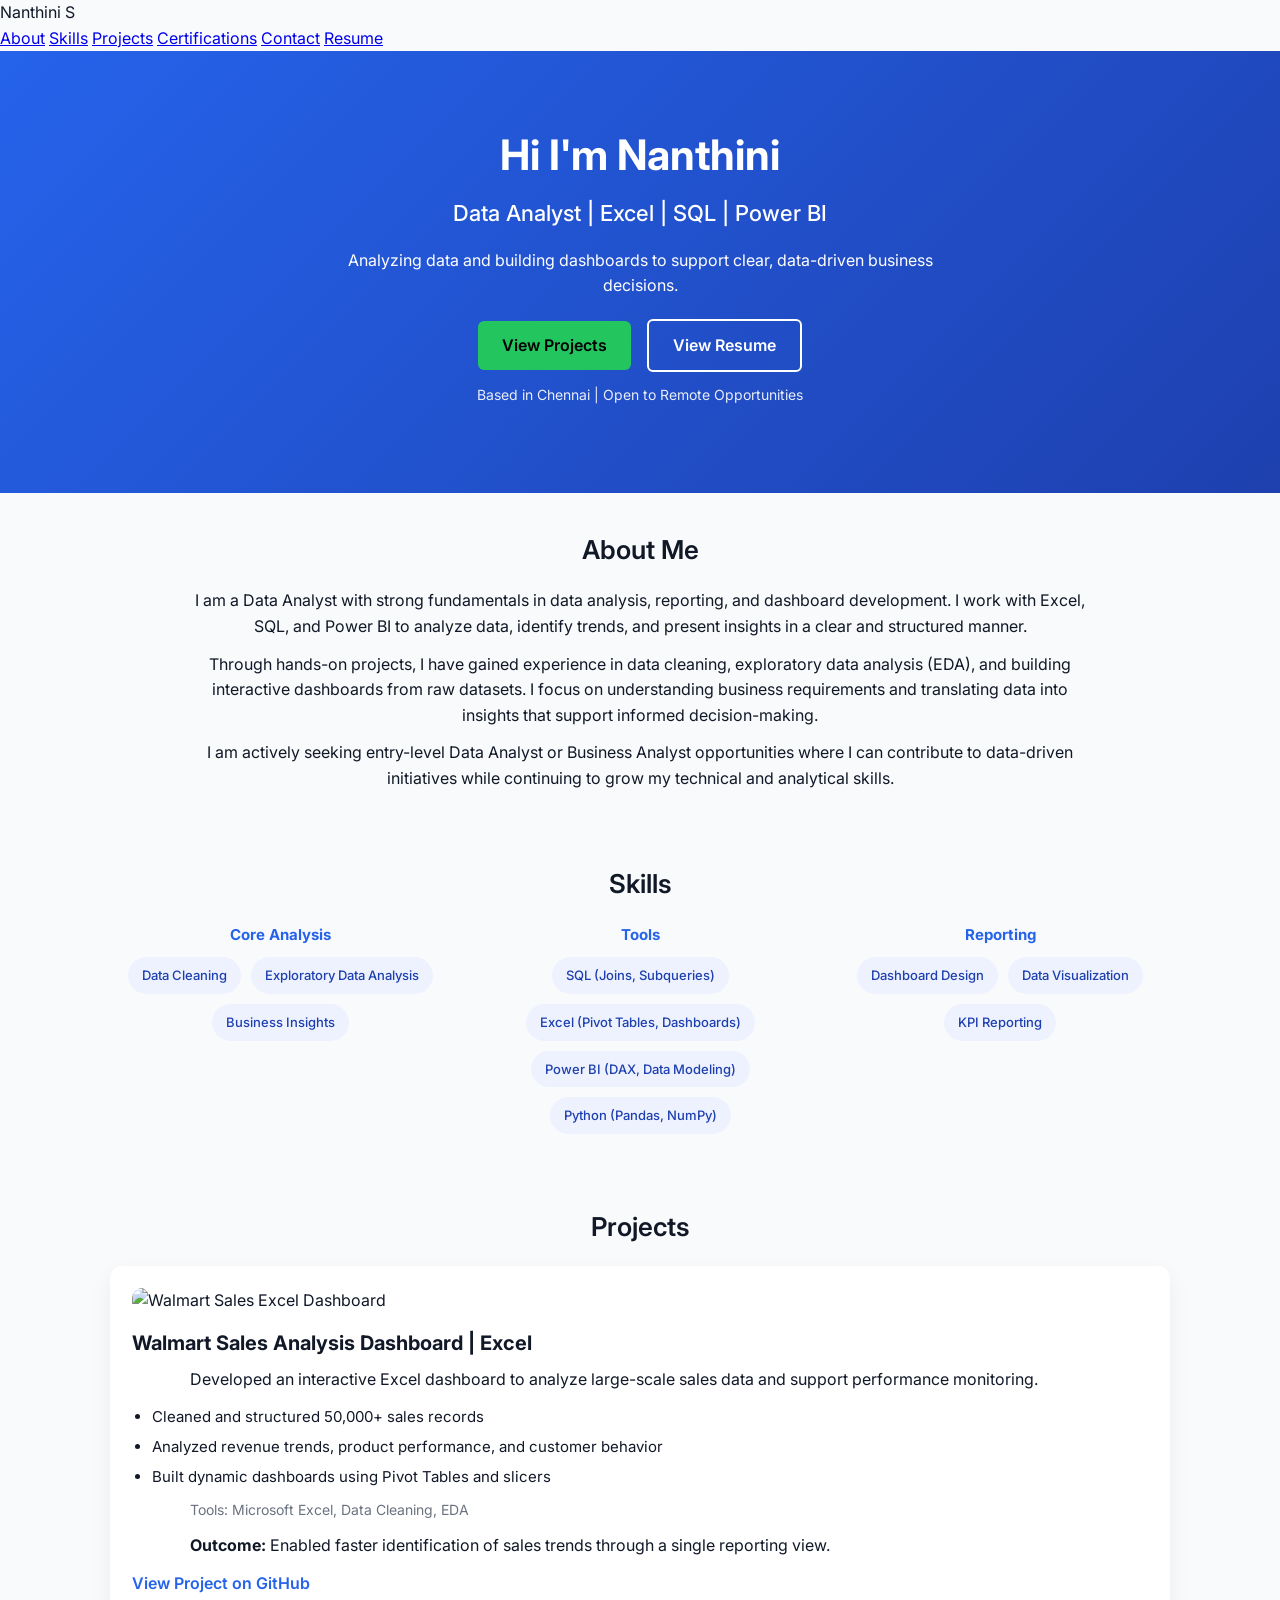
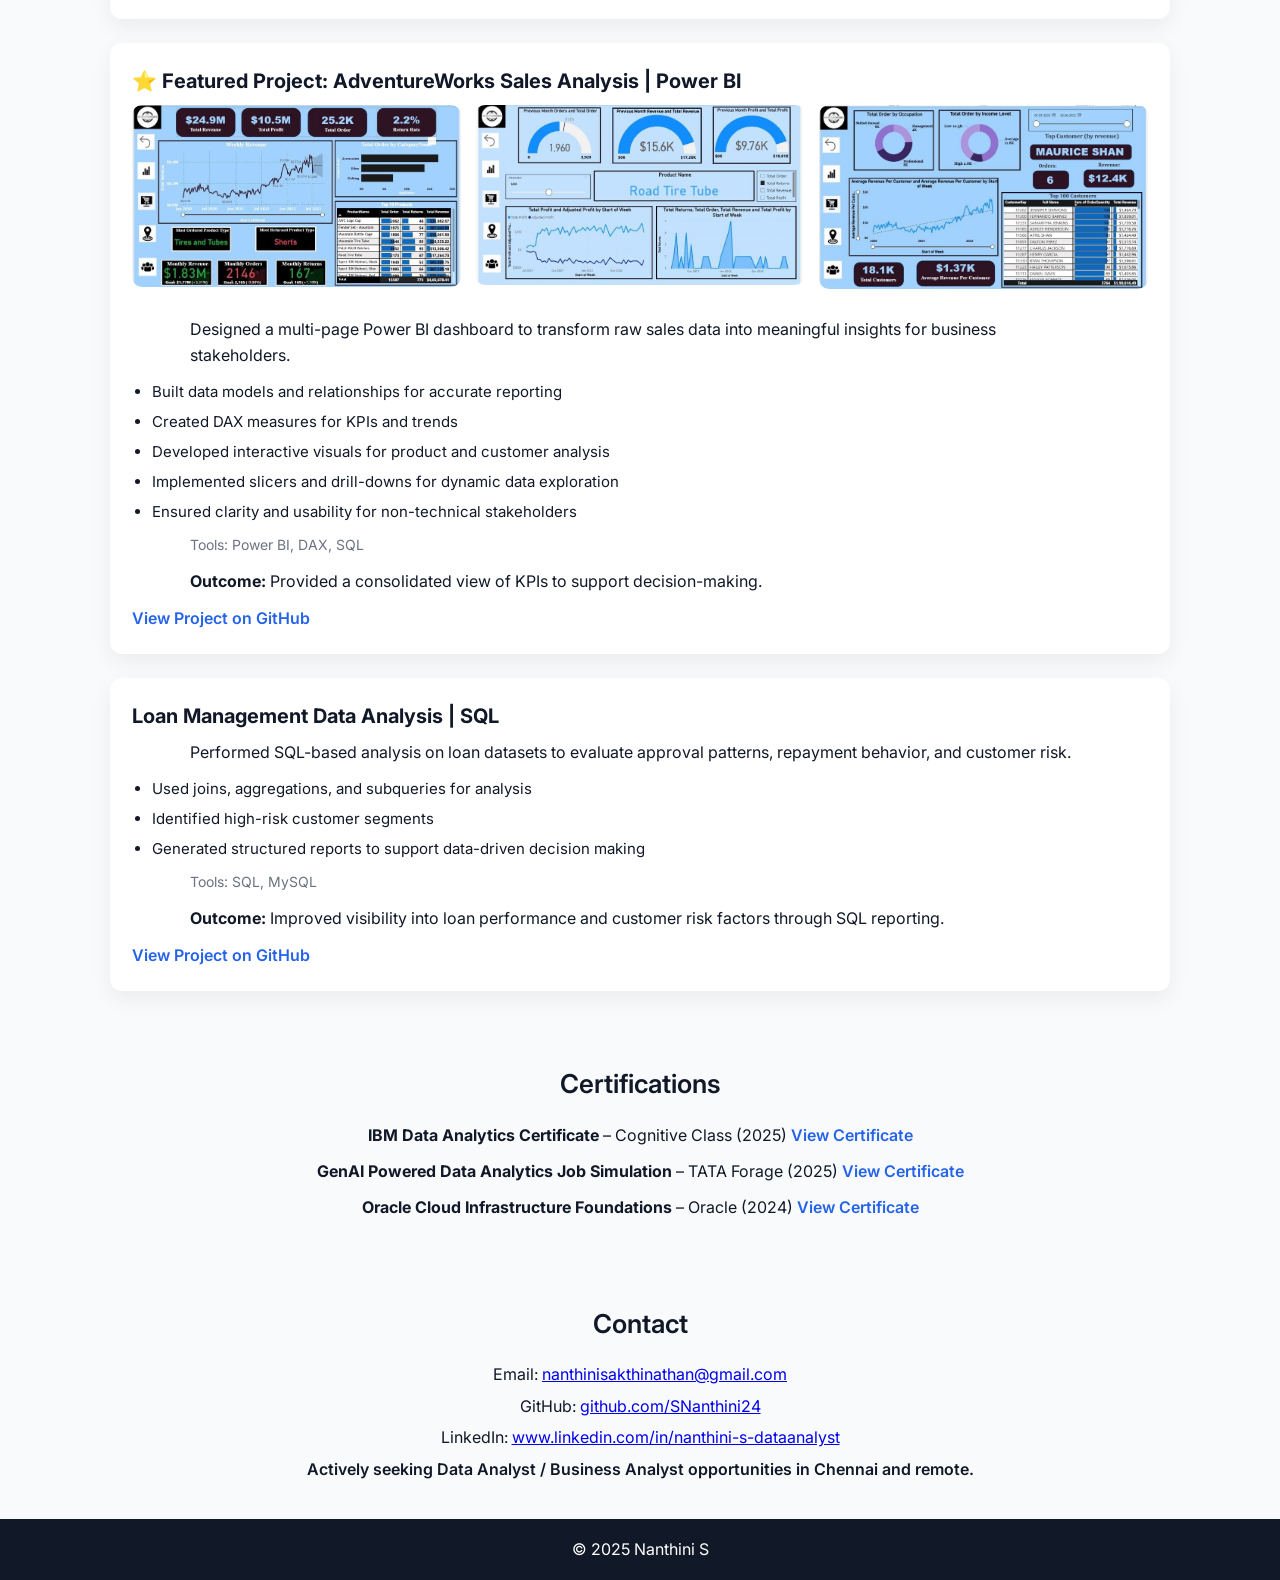
==== index.html @ 6f80ada2 "Update index.html" ====
<!DOCTYPE html>
<html lang="en">
<head>
  <meta charset="UTF-8" />
  <meta name="viewport" content="width=device-width, initial-scale=1.0" />

  <title>Nanthini S | Data Analyst Portfolio</title>

  <!-- SEO -->
  <meta name="description" content="Data Analyst portfolio showcasing Excel, SQL, and Power BI projects with real-world dashboards." />
  <meta name="author" content="Nanthini S" />

  <!-- Font -->
  <link href="https://fonts.googleapis.com/css2?family=Inter:wght@400;500;600;700&display=swap" rel="stylesheet">

  <!-- CSS -->
  <link rel="stylesheet" href="style.css" />

  <!-- Smooth scroll -->
  <style>
    html {
      scroll-behavior: smooth;
    }
  </style>
</head>

<body>

<!-- ================= NAVBAR ================= -->
<nav class="navbar">
  <div class="nav-container">
    <span class="nav-logo">Nanthini S</span>

    <div class="nav-links">
      <a href="#about" class="nav-link">About</a>
      <a href="#skills" class="nav-link">Skills</a>
      <a href="#projects" class="nav-link">Projects</a>
      <a href="#certifications" class="nav-link">Certifications</a>
      <a href="#contact" class="nav-link">Contact</a>

      <a href="https://snanthini24.github.io/portfolio/Nanthini_Resume.pdf"
         target="_blank"
         class="nav-resume">
        Resume
      </a>
    </div>
  </div>
</nav>

<!-- ================= HERO ================= -->
<header id="top" class="hero">
  <h1>Hi I'm Nanthini</h1>

  <h2>Data Analyst | Excel | SQL | Power BI</h2>

  <p>
    Analyzing data and building dashboards to support clear, data-driven business decisions.
  </p>

  <div class="buttons">
    <a href="#projects" class="btn primary">View Projects</a>
    <a href="https://snanthini24.github.io/portfolio/Nanthini_Resume.pdf"
       target="_blank"
       class="btn secondary">
      View Resume
    </a>
  </div>

  <p style="margin-top: 12px; font-size: 14px; opacity: 0.9;">
    Based in Chennai | Open to Remote Opportunities
  </p>
</header>

<!-- ================= ABOUT ================= -->
<section id="about" class="section about">
  <h3>About Me</h3>

  <p>
    I am a Data Analyst with strong fundamentals in data analysis, reporting, and dashboard
    development. I work with Excel, SQL, and Power BI to analyze data, identify trends,
    and present insights in a clear and structured manner.
  </p>

  <p>
    Through hands-on projects, I have gained experience in data cleaning, exploratory data
    analysis (EDA), and building interactive dashboards from raw datasets. I focus on
    understanding business requirements and translating data into insights that support
    informed decision-making.
  </p>

  <p>
    I am actively seeking entry-level Data Analyst or Business Analyst opportunities where
    I can contribute to data-driven initiatives while continuing to grow my technical and
    analytical skills.
  </p>
</section>

<!-- ================= SKILLS ================= -->
<section id="skills" class="section skills">
  <h3>Skills</h3>

  <div class="skills-wrapper">
    <div class="skill-group">
      <h4>Core Analysis</h4>
      <div class="skill-grid">
        <span>Data Cleaning</span>
        <span>Exploratory Data Analysis</span>
        <span>Business Insights</span>
      </div>
    </div>

    <div class="skill-group">
      <h4>Tools</h4>
      <div class="skill-grid">
        <span>SQL (Joins, Subqueries)</span>
        <span>Excel (Pivot Tables, Dashboards)</span>
        <span>Power BI (DAX, Data Modeling)</span>
        <span>Python (Pandas, NumPy)</span>
      </div>
    </div>

    <div class="skill-group">
      <h4>Reporting</h4>
      <div class="skill-grid">
        <span>Dashboard Design</span>
        <span>Data Visualization</span>
        <span>KPI Reporting</span>
      </div>
    </div>
  </div>
</section>

<!-- ================= PROJECTS ================= -->
<section id="projects" class="section">
  <h3>Projects</h3>

  <!-- Excel Project -->
  <div class="project-card">
    <img src="images/Walmart_dashboard.jpeg" alt="Walmart Sales Excel Dashboard">

    <h4>Walmart Sales Analysis Dashboard | Excel</h4>

    <p>
      Developed an interactive Excel dashboard to analyze large-scale sales data and
      support performance monitoring.
    </p>

    <ul>
      <li>Cleaned and structured 50,000+ sales records</li>
      <li>Analyzed revenue trends, product performance, and customer behavior</li>
      <li>Built dynamic dashboards using Pivot Tables and slicers</li>
    </ul>

    <p class="tools">Tools: Microsoft Excel, Data Cleaning, EDA</p>

    <p><strong>Outcome:</strong> Enabled faster identification of sales trends through a single reporting view.</p>
    <a href="https://github.com/SNanthini24/Walmart-Sales-Dashboard-Excel" target="_blank">
      View Project on GitHub
    </a>
  </div>

  <!-- Power BI Project -->
  <div class="project-card">
    <h4>⭐ Featured Project: AdventureWorks Sales Analysis | Power BI</h4>

    <div class="dashboard-images">
      <img src="images/Executive_Dashboard.jpg" alt="Sales Overview Dashboard">
      <img src="images/Product_Dashboard.jpg" alt="Product Performance Dashboard">
      <img src="images/Customer_Dashboard.jpg" alt="Customer Analysis Dashboard">
    </div>

    <p>
      Designed a multi-page Power BI dashboard to transform raw sales data into meaningful
      insights for business stakeholders.
    </p>

    <ul>
      <li>Built data models and relationships for accurate reporting</li>
      <li>Created DAX measures for KPIs and trends</li>
      <li>Developed interactive visuals for product and customer analysis</li>
      <li>Implemented slicers and drill-downs for dynamic data exploration</li>
      <li>Ensured clarity and usability for non-technical stakeholders</li>
    </ul>

    <p class="tools">Tools: Power BI, DAX, SQL</p>

    <p><strong>Outcome:</strong> Provided a consolidated view of KPIs to support decision-making.</p>

    <a href="https://github.com/SNanthini24/powerbi-adventureworks-sales-analysis" target="_blank">
      View Project on GitHub
    </a>
  </div>

  <!-- SQL Project -->
  <div class="project-card">
    <h4>Loan Management Data Analysis | SQL</h4>

    <p>
      Performed SQL-based analysis on loan datasets to evaluate approval patterns,
      repayment behavior, and customer risk.
    </p>

    <ul>
      <li>Used joins, aggregations, and subqueries for analysis</li>
      <li>Identified high-risk customer segments</li>
      <li>Generated structured reports to support data-driven decision making</li>
    </ul>

    <p class="tools">Tools: SQL, MySQL</p>

    <p><strong>Outcome:</strong> Improved visibility into loan performance and customer risk factors through SQL reporting.</p>

    <a href="https://github.com/SNanthini24/SQL-Loan-Management-analysis" target="_blank">
      View Project on GitHub
    </a>
  </div>
</section>

<!-- ================= CERTIFICATIONS ================= -->
<section id="certifications" class="section certifications">
  <h3>Certifications</h3>

  <ul class="cert-list">
    <li>
      <strong>IBM Data Analytics Certificate</strong> – Cognitive Class (2025)
      <a href="https://drive.google.com/file/d/1zUXlZXO_n_zoB-RLQMCJO4ZKN1aKsxTL/view?usp=drivesdk" target="_blank">View Certificate</a>
    </li>
    <li>
      <strong>GenAI Powered Data Analytics Job Simulation</strong> – TATA Forage (2025)
      <a href="https://drive.google.com/file/d/1zLs287UPhbYvr5Yuke2IHyOPvT_s1uNZ/view?usp=drivesdk" target="_blank">View Certificate</a>
    </li>
    <li>
      <strong>Oracle Cloud Infrastructure Foundations</strong> – Oracle (2024)
      <a href="PASTE_SQL_CERT_LINK_HERE" target="_blank">View Certificate</a>
    </li>
  </ul>
</section>

<!-- ================= CONTACT ================= -->
<section id="contact" class="section contact">
  <h3>Contact</h3>

  <p>Email:
    <a href="mailto:nanthinisakthinathan@gmail.com">nanthinisakthinathan@gmail.com</a>
  </p>

  <p>
    GitHub:
    <a href="https://github.com/SNanthini24" target="_blank">
      github.com/SNanthini24
    </a>
  </p>

  <p>
    LinkedIn:
    <a href="https://www.linkedin.com/in/nanthini-s-dataanalyst" target="_blank">
      www.linkedin.com/in/nanthini-s-dataanalyst
    </a>
  </p>

  <p class="open">
    Actively seeking Data Analyst / Business Analyst opportunities in Chennai and remote.
  </p>
</section>

<!-- ================= FOOTER ================= -->
<footer>
  <p>© 2025 Nanthini S</p>
</footer>

<!-- ================= ACTIVE NAV SCRIPT ================= -->
<script>
  const sections = document.querySelectorAll("section[id]");
  const navLinks = document.querySelectorAll(".nav-link");

  window.addEventListener("scroll", () => {
    let current = "";

    sections.forEach(section => {
      const sectionTop = section.offsetTop - 120;
      if (window.scrollY >= sectionTop) {
        current = section.getAttribute("id");
      }
    });

    navLinks.forEach(link => {
      link.classList.remove("active");
      if (link.getAttribute("href") === "#" + current) {
        link.classList.add("active");
      }
    });
  });
</script>

</body>
</html>
---- style.css ----
/* =========================
   GLOBAL RESET & BASE
========================= */
* {
  margin: 0;
  padding: 0;
  box-sizing: border-box;
  font-family: 'Inter', sans-serif;
}

body {
  background: #f9fafb;
  color: #111827;
  font-size: 16px;
  line-height: 1.6;
}

/* =========================
   HERO SECTION
========================= */
.hero {
  text-align: center;
  padding: 70px 20px; /* slightly reduced */
  background: linear-gradient(135deg, #2563eb, #1e40af);
  color: #ffffff;
}

.hero h1 {
  font-size: 42px;
  font-weight: 700;
}

.hero h1 span {
  color: #22c55e;
}

.hero h2 {
  margin-top: 8px;
  font-size: 22px;
  font-weight: 500;
}

.hero p {
  max-width: 650px;
  margin: 16px auto;
}

.buttons {
  margin-top: 20px;
}

.btn {
  padding: 12px 24px;
  border-radius: 6px;
  text-decoration: none;
  margin: 0 6px;
  font-weight: 600;
  display: inline-block;
}

.primary {
  background: #22c55e;
  color: #000000;
}

.secondary {
  border: 2px solid #ffffff;
  color: #ffffff;
}

/* =========================
   SECTION LAYOUT (COMPACT)
========================= */
.section {
  max-width: 1100px;
  margin: auto;
  padding: 36px 20px; /* 🔥 MAIN CHANGE: less space */
}

/* Section Headings */
.section h3 {
  font-size: 26px;
  font-weight: 600;
  text-align: center;
  margin: 0 0 18px 0; /* no top gap */
}

/* Remove space at end of section */
.section > *:last-child {
  margin-bottom: 0 !important;
}

/* =========================
   TEXT
========================= */
.section p {
  max-width: 900px;
  margin: 0 auto 12px auto;
  text-align: center;
}

.project-card p {
  text-align: left;
}

/* =========================
   SKILLS
========================= */
.skills-wrapper {
  display: grid;
  grid-template-columns: repeat(auto-fit, minmax(260px, 1fr));
  gap: 20px;
}

.skill-group h4 {
  font-size: 15px;
  margin-bottom: 10px;
  text-align: center;
  color: #2563eb;
}

.skill-grid {
  display: flex;
  flex-wrap: wrap;
  justify-content: center;
  gap: 10px;
}

.skill-grid span {
  background: #eef2ff;
  color: #1e40af;
  padding: 8px 14px;
  border-radius: 999px;
  font-size: 13px;
  font-weight: 500;
}

/* =========================
   PROJECTS
========================= */
.project-card {
  background: #ffffff;
  padding: 22px;
  border-radius: 12px;
  margin-bottom: 24px; /* reduced gap between cards */
  box-shadow: 0 8px 22px rgba(0, 0, 0, 0.06);
}

.project-card h4 {
  font-size: 20px;
  margin-bottom: 8px;
}

.project-card ul {
  margin-left: 20px;
  margin-bottom: 10px;
}

.project-card li {
  font-size: 15px;
  margin-bottom: 6px;
}

.project-card img {
  width: 100%;
  border-radius: 10px;
  margin-bottom: 14px;
}

/* Power BI images */
.dashboard-images {
  display: grid;
  grid-template-columns: repeat(auto-fit, minmax(280px, 1fr));
  gap: 14px;
  margin-bottom: 14px;
}

/* Tools text */
.tools {
  font-size: 14px;
  color: #6b7280;
}

/* Links */
.project-card a,
.cert-list a {
  color: #2563eb;
  font-weight: 600;
  text-decoration: none;
}

.project-card a:hover,
.cert-list a:hover {
  text-decoration: underline;
}

/* =========================
   CERTIFICATIONS
========================= */
.cert-list {
  list-style: none;
  max-width: 800px;
  margin: auto;
  padding-left: 0;
}

.cert-list li {
  text-align: center;
  margin-bottom: 12px;
  line-height: 1.5;
}

/* =========================
   CONTACT
========================= */
.contact p {
  text-align: center;
  margin-bottom: 6px;
}

.open {
  font-weight: 600;
  margin-top: 8px;
}

/* =========================
   FOOTER
========================= */
footer {
  text-align: center;
  padding: 18px;
  background: #111827;
  color: #ffffff;
}

/* =========================
   MOBILE (EVEN MORE COMPACT)
========================= */
@media (max-width: 768px) {
  body {
    font-size: 15px;
  }

  .hero {
    padding: 55px 16px;
  }

  .hero h1 {
    font-size: 28px;
  }

  .hero h2 {
    font-size: 18px;
  }

  .section {
    padding: 28px 16px; /* 🔥 very compact on mobile */
  }

  .section h3 {
    font-size: 22px;
  }

  .project-card {
    padding: 18px;
  }

  .btn {
    display: block;
    margin: 8px auto;
  }
}
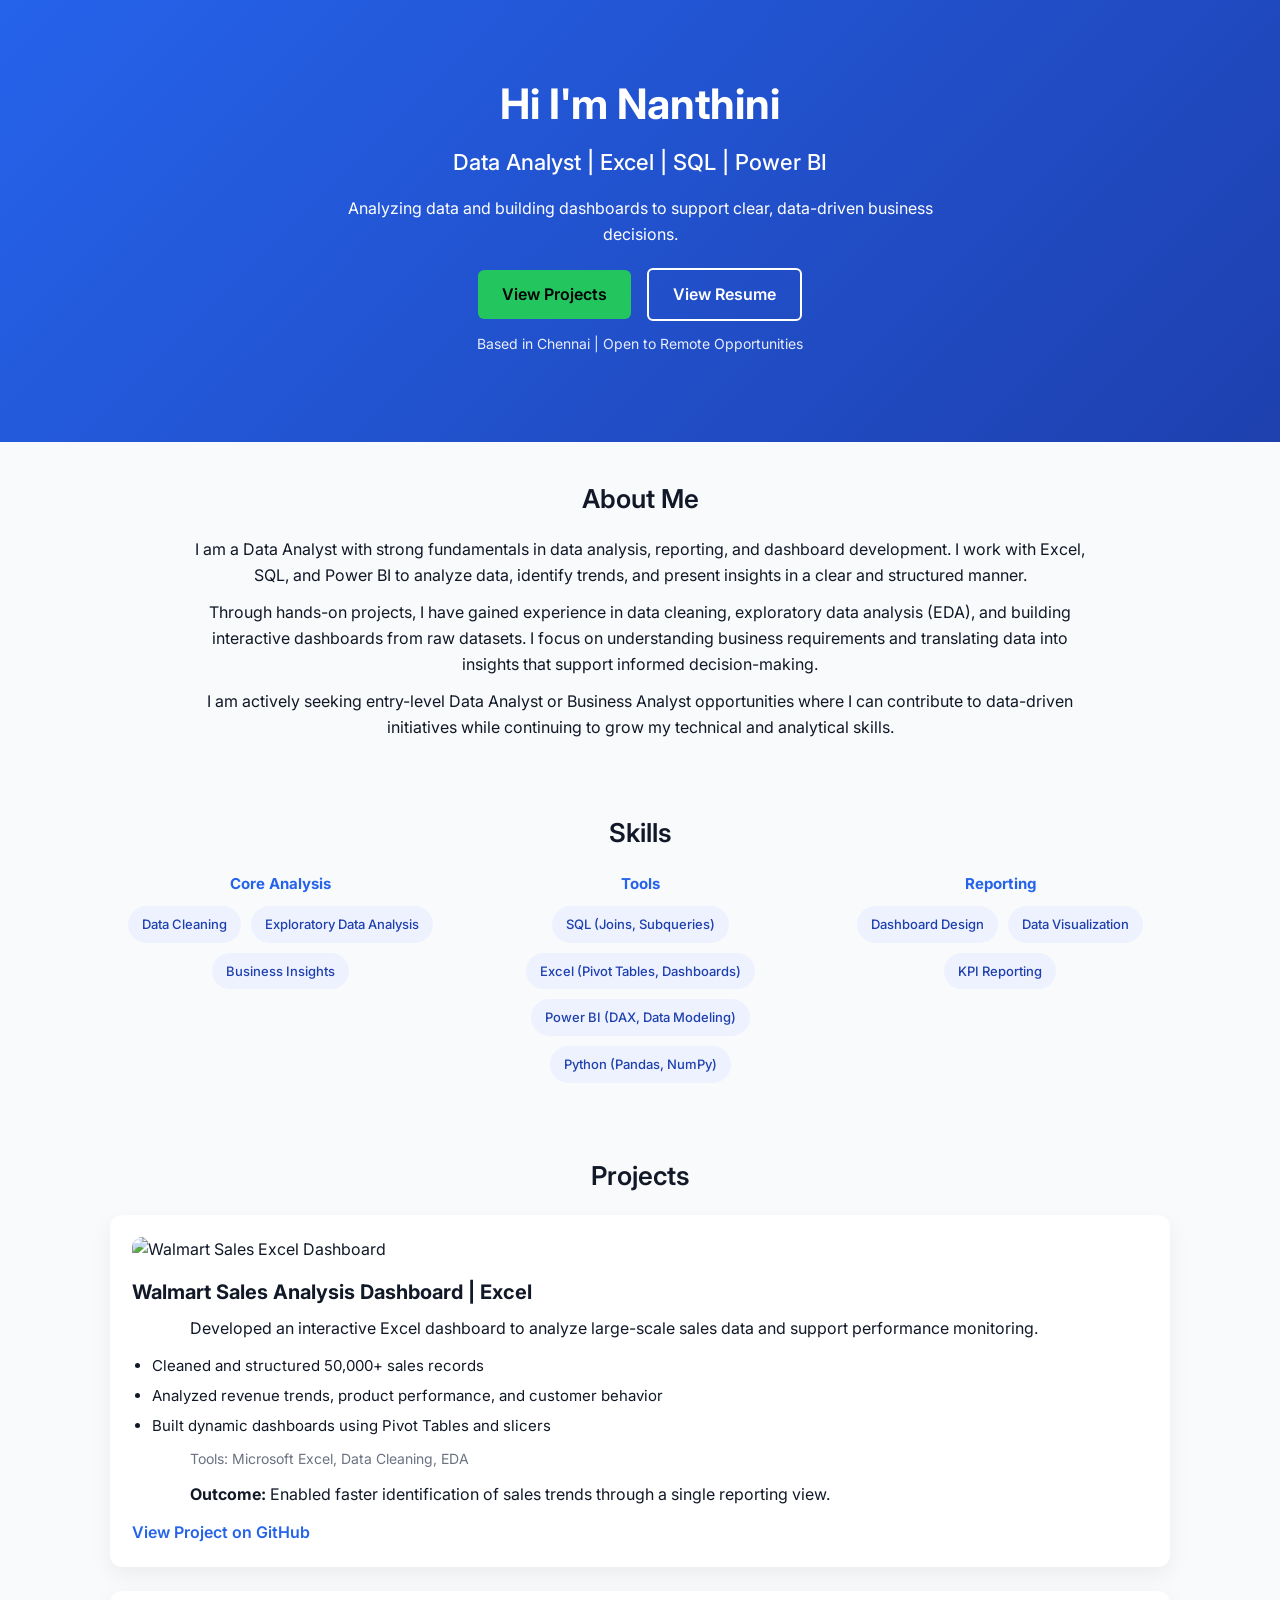
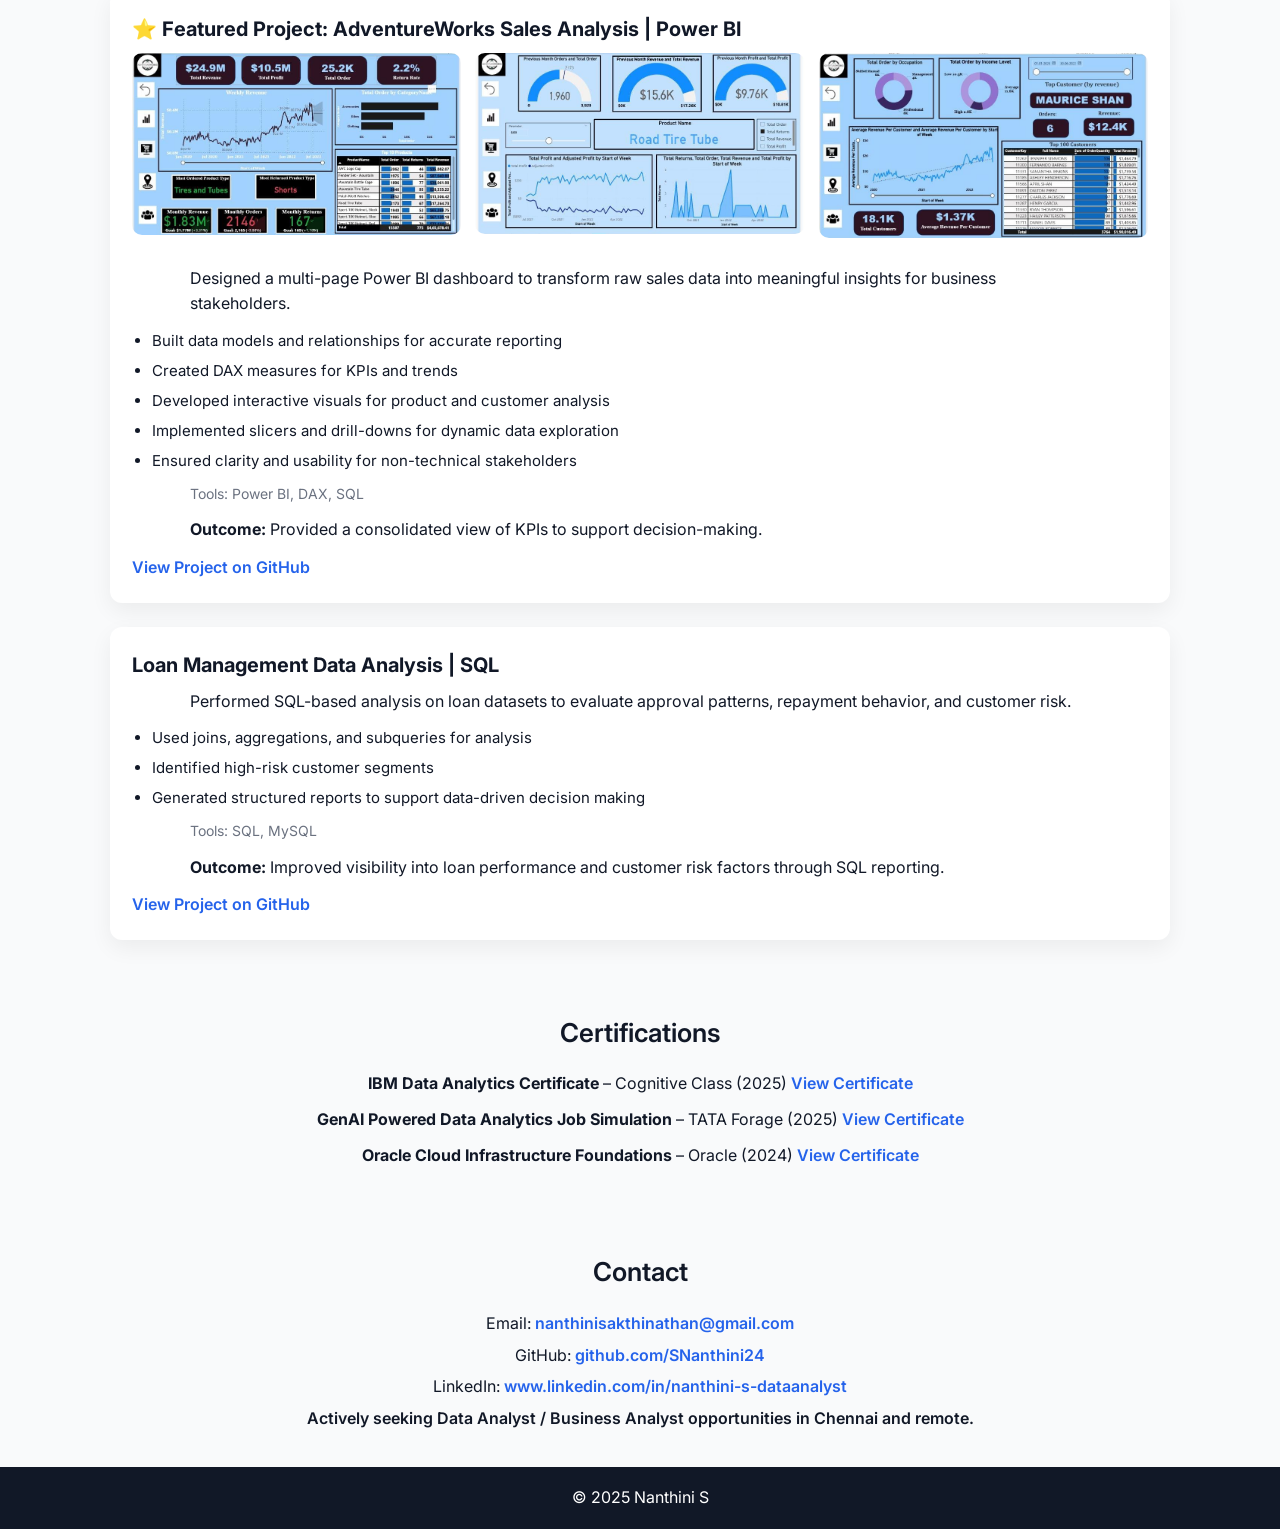
==== commit f7bcf569: "Update index.html" ====
--- a/index.html
+++ b/index.html
@@ -25,27 +25,6 @@
 </head>
 
 <body>
-
-<!-- ================= NAVBAR ================= -->
-<nav class="navbar">
-  <div class="nav-container">
-    <span class="nav-logo">Nanthini S</span>
-
-    <div class="nav-links">
-      <a href="#about" class="nav-link">About</a>
-      <a href="#skills" class="nav-link">Skills</a>
-      <a href="#projects" class="nav-link">Projects</a>
-      <a href="#certifications" class="nav-link">Certifications</a>
-      <a href="#contact" class="nav-link">Contact</a>
-
-      <a href="https://snanthini24.github.io/portfolio/Nanthini_Resume.pdf"
-         target="_blank"
-         class="nav-resume">
-        Resume
-      </a>
-    </div>
-  </div>
-</nav>
 
 <!-- ================= HERO ================= -->
 <header id="top" class="hero">
@@ -267,30 +246,7 @@
 <footer>
   <p>© 2025 Nanthini S</p>
 </footer>
-
-<!-- ================= ACTIVE NAV SCRIPT ================= -->
-<script>
-  const sections = document.querySelectorAll("section[id]");
-  const navLinks = document.querySelectorAll(".nav-link");
-
-  window.addEventListener("scroll", () => {
-    let current = "";
-
-    sections.forEach(section => {
-      const sectionTop = section.offsetTop - 120;
-      if (window.scrollY >= sectionTop) {
-        current = section.getAttribute("id");
-      }
-    });
-
-    navLinks.forEach(link => {
-      link.classList.remove("active");
-      if (link.getAttribute("href") === "#" + current) {
-        link.classList.add("active");
-      }
-    });
-  });
-</script>
-
+  
 </body>
 </html>
+
--- a/style.css
+++ b/style.css
@@ -16,11 +16,82 @@
 }
 
 /* =========================
+   NAVBAR
+========================= */
+.navbar {
+  position: sticky;
+  top: 0;
+  background: #ffffff;
+  border-bottom: 1px solid #e5e7eb;
+  z-index: 1000;
+}
+
+.nav-container {
+  max-width: 1100px;
+  margin: auto;
+  padding: 12px 20px;
+  display: flex;
+  justify-content: space-between;
+  align-items: center;
+}
+
+.nav-logo {
+  font-weight: 700;
+  color: #2563eb;
+  font-size: 16px;
+}
+
+.nav-links {
+  display: flex;
+  align-items: center;
+}
+
+.nav-link {
+  margin-left: 18px;
+  text-decoration: none;
+  font-size: 14px;
+  font-weight: 500;
+  color: #111827;
+  padding-bottom: 4px;
+}
+
+.nav-link:hover {
+  color: #2563eb;
+}
+
+.nav-link.active {
+  color: #2563eb;
+  border-bottom: 2px solid #2563eb;
+}
+
+.nav-resume {
+  margin-left: 22px;
+  padding: 6px 14px;
+  background: #2563eb;
+  color: #ffffff !important;
+  border-radius: 6px;
+  text-decoration: none;
+  font-size: 14px;
+  font-weight: 600;
+}
+
+.nav-resume:hover {
+  background: #1e40af;
+}
+
+/* Hide nav links on mobile */
+@media (max-width: 768px) {
+  .nav-links {
+    display: none;
+  }
+}
+
+/* =========================
    HERO SECTION
 ========================= */
 .hero {
   text-align: center;
-  padding: 70px 20px; /* slightly reduced */
+  padding: 70px 20px;
   background: linear-gradient(135deg, #2563eb, #1e40af);
   color: #ffffff;
 }
@@ -28,10 +99,6 @@
 .hero h1 {
   font-size: 42px;
   font-weight: 700;
-}
-
-.hero h1 span {
-  color: #22c55e;
 }
 
 .hero h2 {
@@ -74,7 +141,7 @@
 .section {
   max-width: 1100px;
   margin: auto;
-  padding: 36px 20px; /* 🔥 MAIN CHANGE: less space */
+  padding: 36px 20px; /* compact spacing */
 }
 
 /* Section Headings */
@@ -82,10 +149,10 @@
   font-size: 26px;
   font-weight: 600;
   text-align: center;
-  margin: 0 0 18px 0; /* no top gap */
-}
-
-/* Remove space at end of section */
+  margin: 0 0 18px 0; /* remove top gap */
+}
+
+/* Remove space at section end */
 .section > *:last-child {
   margin-bottom: 0 !important;
 }
@@ -142,7 +209,7 @@
   background: #ffffff;
   padding: 22px;
   border-radius: 12px;
-  margin-bottom: 24px; /* reduced gap between cards */
+  margin-bottom: 24px;
   box-shadow: 0 8px 22px rgba(0, 0, 0, 0.06);
 }
 
@@ -183,14 +250,16 @@
 
 /* Links */
 .project-card a,
-.cert-list a {
+.cert-list a,
+.contact a {
   color: #2563eb;
   font-weight: 600;
   text-decoration: none;
 }
 
 .project-card a:hover,
-.cert-list a:hover {
+.cert-list a:hover,
+.contact a:hover {
   text-decoration: underline;
 }
 
@@ -234,7 +303,7 @@
 }
 
 /* =========================
-   MOBILE (EVEN MORE COMPACT)
+   MOBILE (VERY COMPACT)
 ========================= */
 @media (max-width: 768px) {
   body {
@@ -254,7 +323,7 @@
   }
 
   .section {
-    padding: 28px 16px; /* 🔥 very compact on mobile */
+    padding: 28px 16px;
   }
 
   .section h3 {
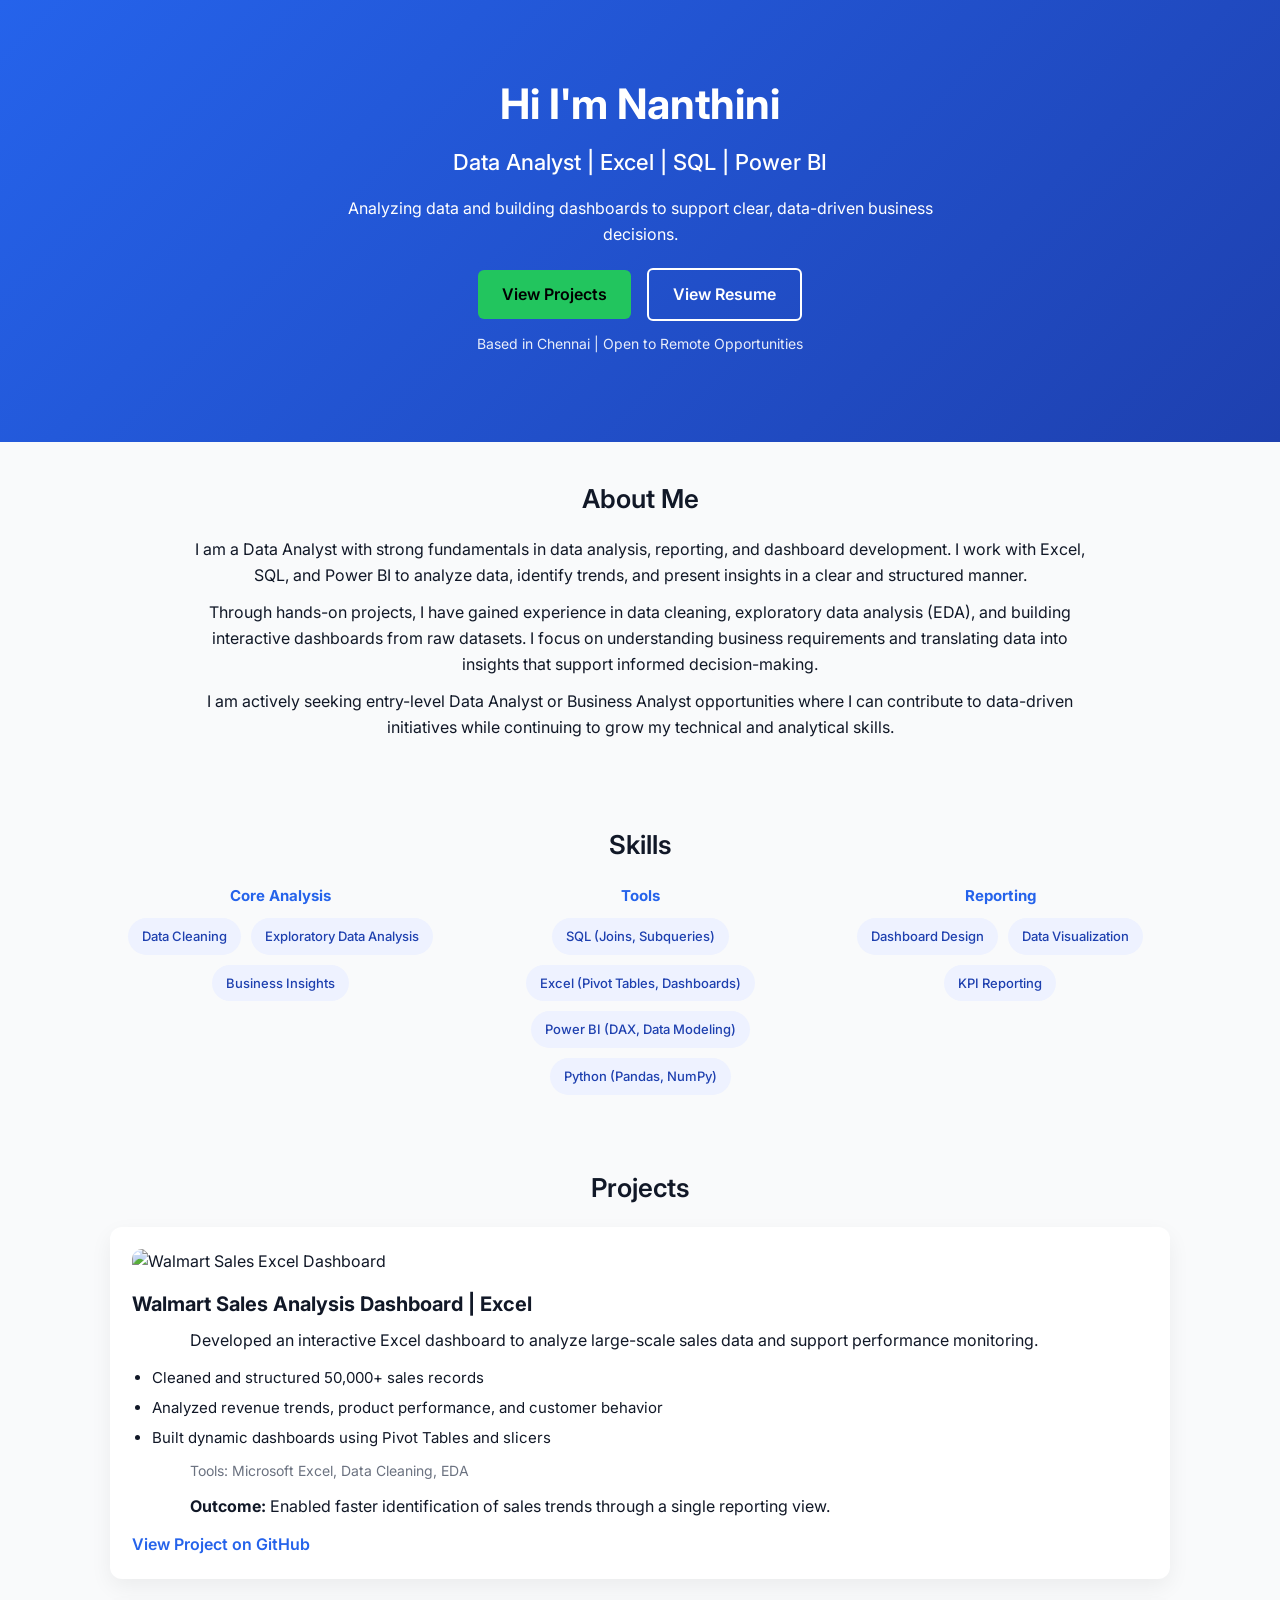
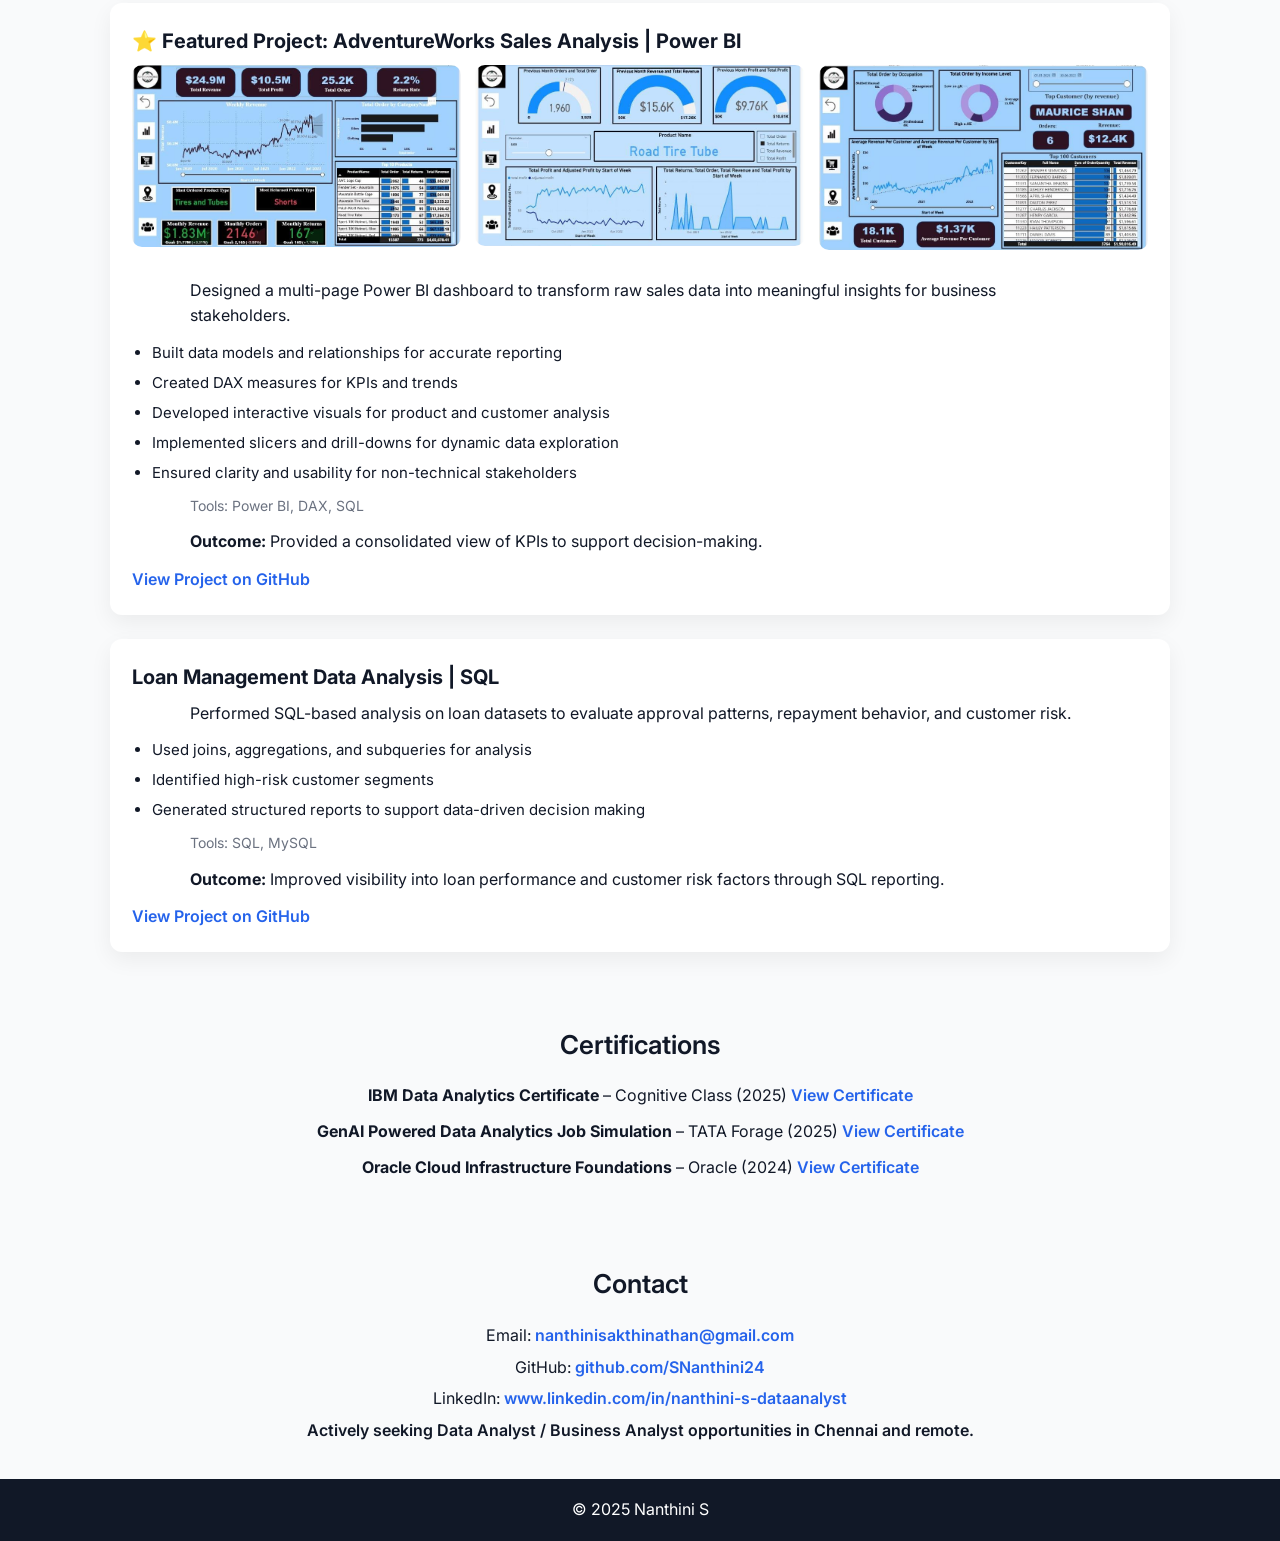
==== commit 167ef11c: "Update index.html" ====
--- a/index.html
+++ b/index.html
@@ -52,26 +52,28 @@
 
 <!-- ================= ABOUT ================= -->
 <section id="about" class="section about">
-  <h3>About Me</h3>
-
-  <p>
-    I am a Data Analyst with strong fundamentals in data analysis, reporting, and dashboard
-    development. I work with Excel, SQL, and Power BI to analyze data, identify trends,
-    and present insights in a clear and structured manner.
-  </p>
-
-  <p>
-    Through hands-on projects, I have gained experience in data cleaning, exploratory data
-    analysis (EDA), and building interactive dashboards from raw datasets. I focus on
-    understanding business requirements and translating data into insights that support
-    informed decision-making.
-  </p>
-
-  <p>
-    I am actively seeking entry-level Data Analyst or Business Analyst opportunities where
-    I can contribute to data-driven initiatives while continuing to grow my technical and
-    analytical skills.
-  </p>
+  <div class="section-card">
+    <h3>About Me</h3>
+
+    <p>
+      I am a Data Analyst with strong fundamentals in data analysis, reporting, and dashboard
+      development. I work with Excel, SQL, and Power BI to analyze data, identify trends,
+      and present insights in a clear and structured manner.
+    </p>
+
+    <p>
+      Through hands-on projects, I have gained experience in data cleaning, exploratory data
+      analysis (EDA), and building interactive dashboards from raw datasets. I focus on
+      understanding business requirements and translating data into insights that support
+      informed decision-making.
+    </p>
+
+    <p>
+      I am actively seeking entry-level Data Analyst or Business Analyst opportunities where
+      I can contribute to data-driven initiatives while continuing to grow my technical and
+      analytical skills.
+    </p>
+  </div>
 </section>
 
 <!-- ================= SKILLS ================= -->
@@ -197,22 +199,24 @@
 
 <!-- ================= CERTIFICATIONS ================= -->
 <section id="certifications" class="section certifications">
-  <h3>Certifications</h3>
-
-  <ul class="cert-list">
-    <li>
-      <strong>IBM Data Analytics Certificate</strong> – Cognitive Class (2025)
-      <a href="https://drive.google.com/file/d/1zUXlZXO_n_zoB-RLQMCJO4ZKN1aKsxTL/view?usp=drivesdk" target="_blank">View Certificate</a>
-    </li>
-    <li>
-      <strong>GenAI Powered Data Analytics Job Simulation</strong> – TATA Forage (2025)
-      <a href="https://drive.google.com/file/d/1zLs287UPhbYvr5Yuke2IHyOPvT_s1uNZ/view?usp=drivesdk" target="_blank">View Certificate</a>
-    </li>
-    <li>
-      <strong>Oracle Cloud Infrastructure Foundations</strong> – Oracle (2024)
-      <a href="PASTE_SQL_CERT_LINK_HERE" target="_blank">View Certificate</a>
-    </li>
-  </ul>
+   <div class="section-card">
+    <h3>Certifications</h3>
+
+    <ul class="cert-list">
+      <li>
+        <strong>IBM Data Analytics Certificate</strong> – Cognitive Class (2025)
+        <a href="https://drive.google.com/file/d/1zUXlZXO_n_zoB-RLQMCJO4ZKN1aKsxTL/view?usp=drivesdk" target="_blank">View Certificate</a>
+      </li>
+      <li>
+        <strong>GenAI Powered Data Analytics Job Simulation</strong> – TATA Forage (2025)
+        <a href="https://drive.google.com/file/d/1zLs287UPhbYvr5Yuke2IHyOPvT_s1uNZ/view?usp=drivesdk" target="_blank">View Certificate</a>
+      </li>
+      <li>
+        <strong>Oracle Cloud Infrastructure Foundations</strong> – Oracle (2024)
+        <a href="PASTE_SQL_CERT_LINK_HERE" target="_blank">View Certificate</a>
+      </li>
+    </ul>
+   </div>
 </section>
 
 <!-- ================= CONTACT ================= -->
@@ -250,3 +254,4 @@
 </body>
 </html>
 
+
--- a/style.css
+++ b/style.css
@@ -13,77 +13,6 @@
   color: #111827;
   font-size: 16px;
   line-height: 1.6;
-}
-
-/* =========================
-   NAVBAR
-========================= */
-.navbar {
-  position: sticky;
-  top: 0;
-  background: #ffffff;
-  border-bottom: 1px solid #e5e7eb;
-  z-index: 1000;
-}
-
-.nav-container {
-  max-width: 1100px;
-  margin: auto;
-  padding: 12px 20px;
-  display: flex;
-  justify-content: space-between;
-  align-items: center;
-}
-
-.nav-logo {
-  font-weight: 700;
-  color: #2563eb;
-  font-size: 16px;
-}
-
-.nav-links {
-  display: flex;
-  align-items: center;
-}
-
-.nav-link {
-  margin-left: 18px;
-  text-decoration: none;
-  font-size: 14px;
-  font-weight: 500;
-  color: #111827;
-  padding-bottom: 4px;
-}
-
-.nav-link:hover {
-  color: #2563eb;
-}
-
-.nav-link.active {
-  color: #2563eb;
-  border-bottom: 2px solid #2563eb;
-}
-
-.nav-resume {
-  margin-left: 22px;
-  padding: 6px 14px;
-  background: #2563eb;
-  color: #ffffff !important;
-  border-radius: 6px;
-  text-decoration: none;
-  font-size: 14px;
-  font-weight: 600;
-}
-
-.nav-resume:hover {
-  background: #1e40af;
-}
-
-/* Hide nav links on mobile */
-@media (max-width: 768px) {
-  .nav-links {
-    display: none;
-  }
 }
 
 /* =========================
@@ -339,3 +268,4 @@
     margin: 8px auto;
   }
 }
+
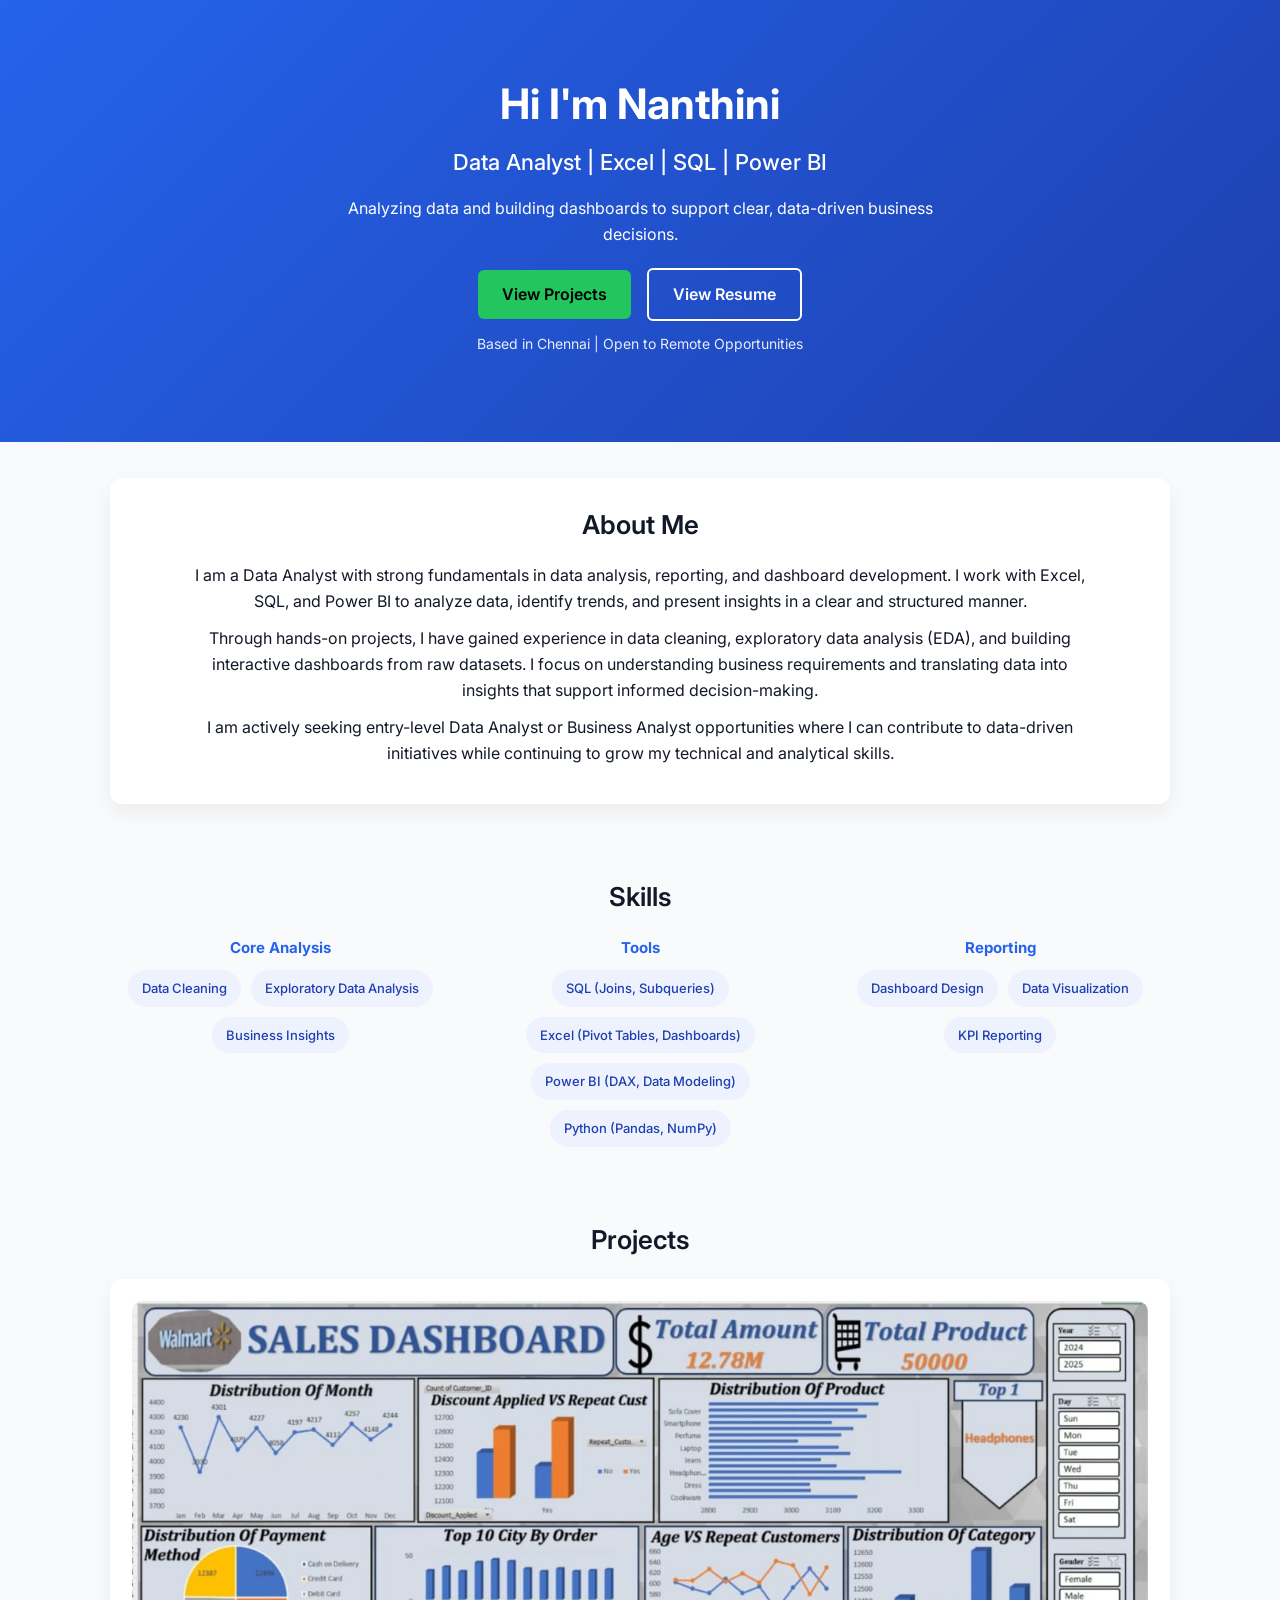
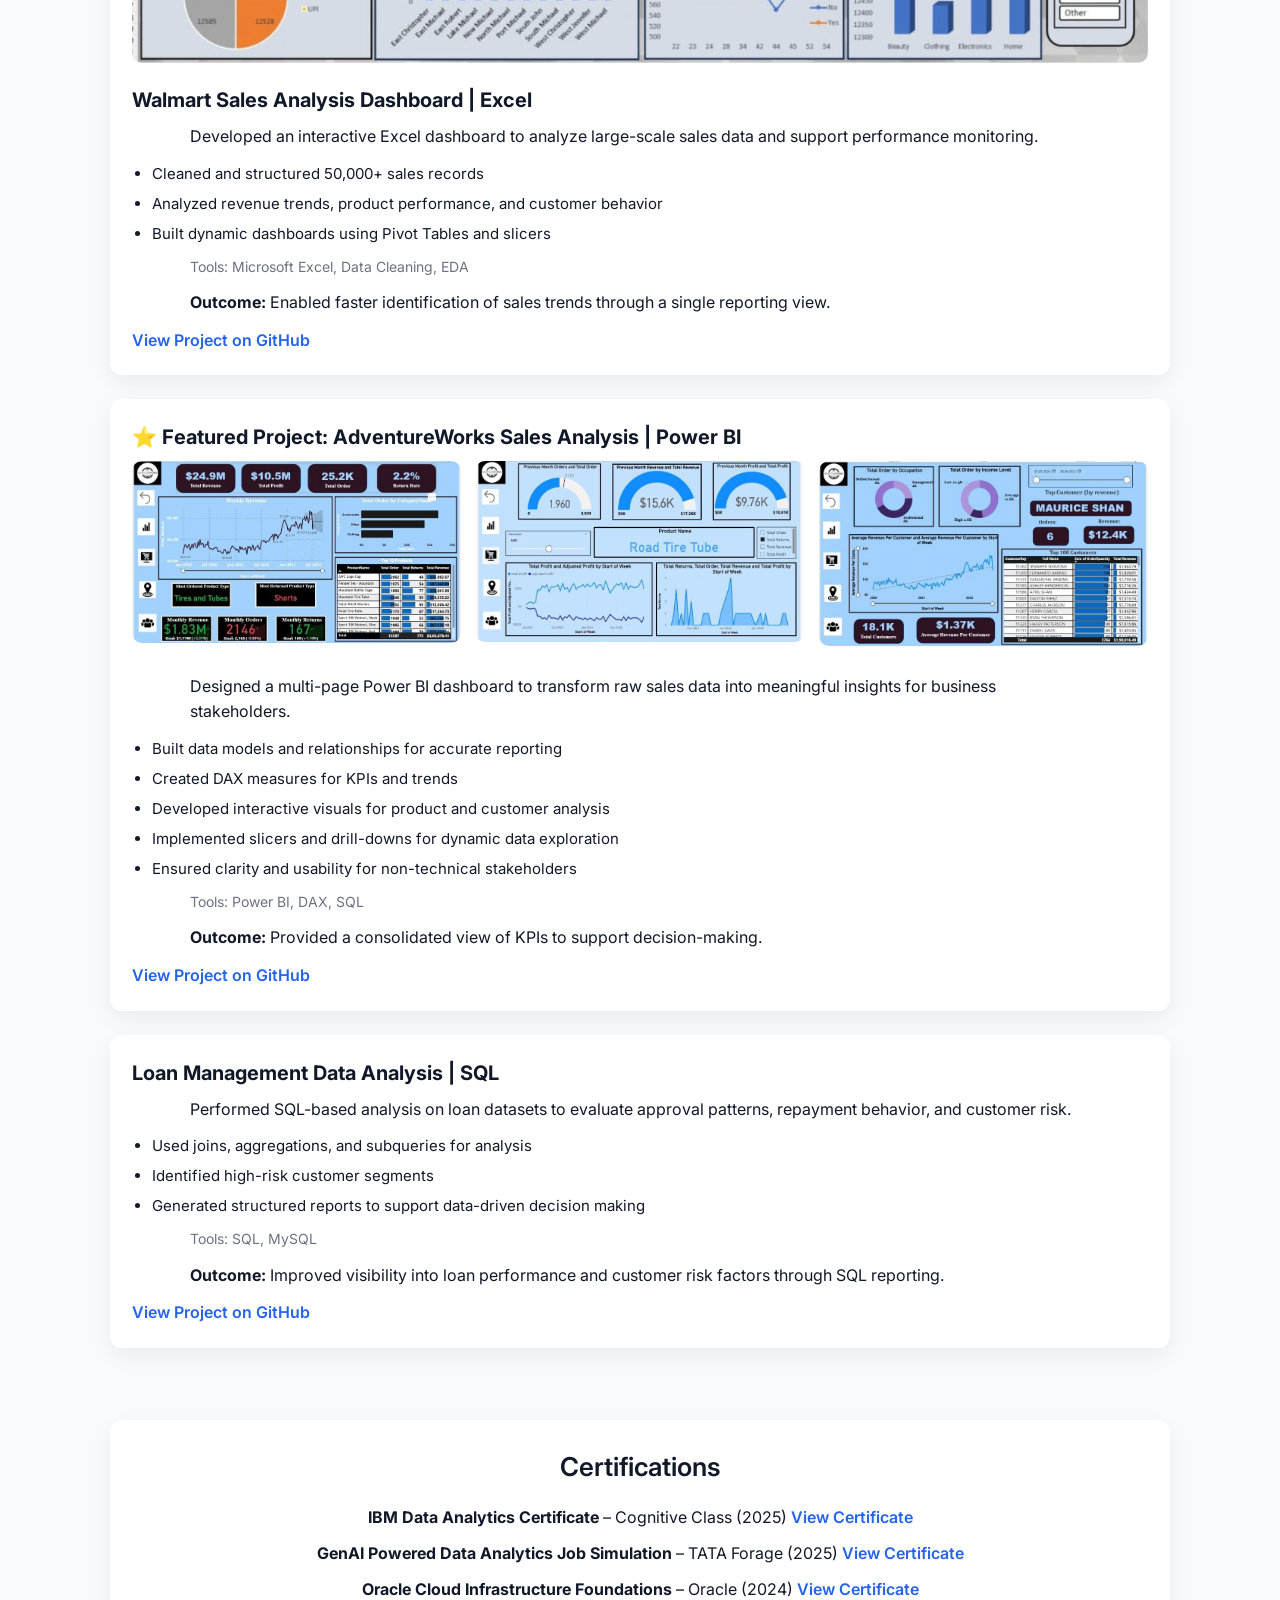
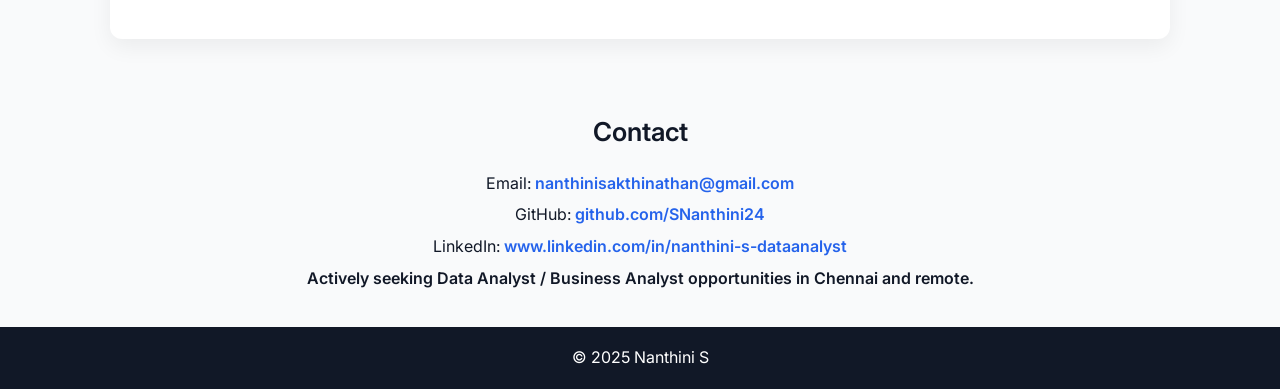
==== commit 8c44d124: "Update index.html" ====
--- a/index.html
+++ b/index.html
@@ -117,7 +117,7 @@
 
   <!-- Excel Project -->
   <div class="project-card">
-    <img src="images/Walmart_dashboard.jpeg" alt="Walmart Sales Excel Dashboard">
+    <img src="images/Walmart_Dashboard.jpeg" alt="Walmart Sales Excel Dashboard">
 
     <h4>Walmart Sales Analysis Dashboard | Excel</h4>
 
@@ -255,3 +255,4 @@
 </html>
 
 
+
--- a/style.css
+++ b/style.css
@@ -84,6 +84,15 @@
 /* Remove space at section end */
 .section > *:last-child {
   margin-bottom: 0 !important;
+}
+/* =========================
+   SECTION CARD (BOX STYLE)
+========================= */
+.section-card {
+  background: #ffffff;
+  border-radius: 12px;
+  padding: 26px;
+  box-shadow: 0 8px 22px rgba(0, 0, 0, 0.06);
 }
 
 /* =========================
@@ -269,3 +278,4 @@
   }
 }
 
+
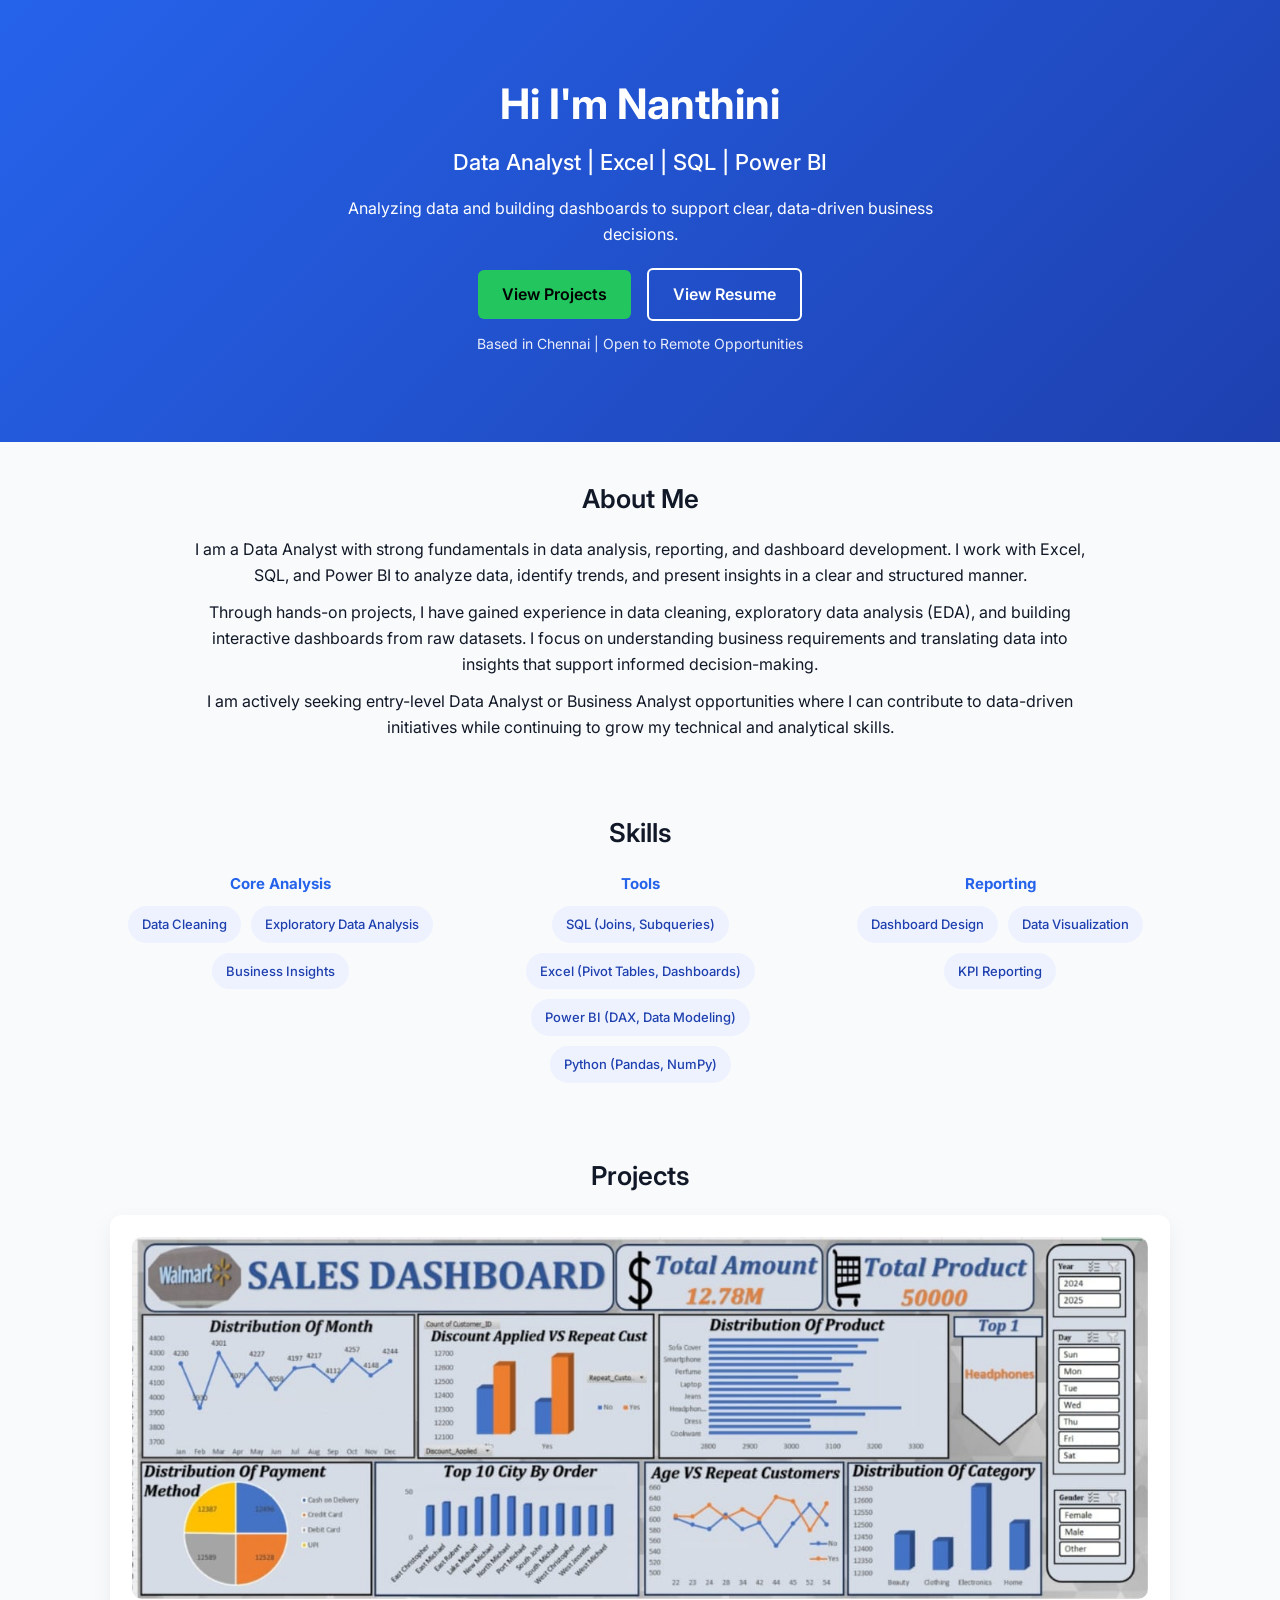
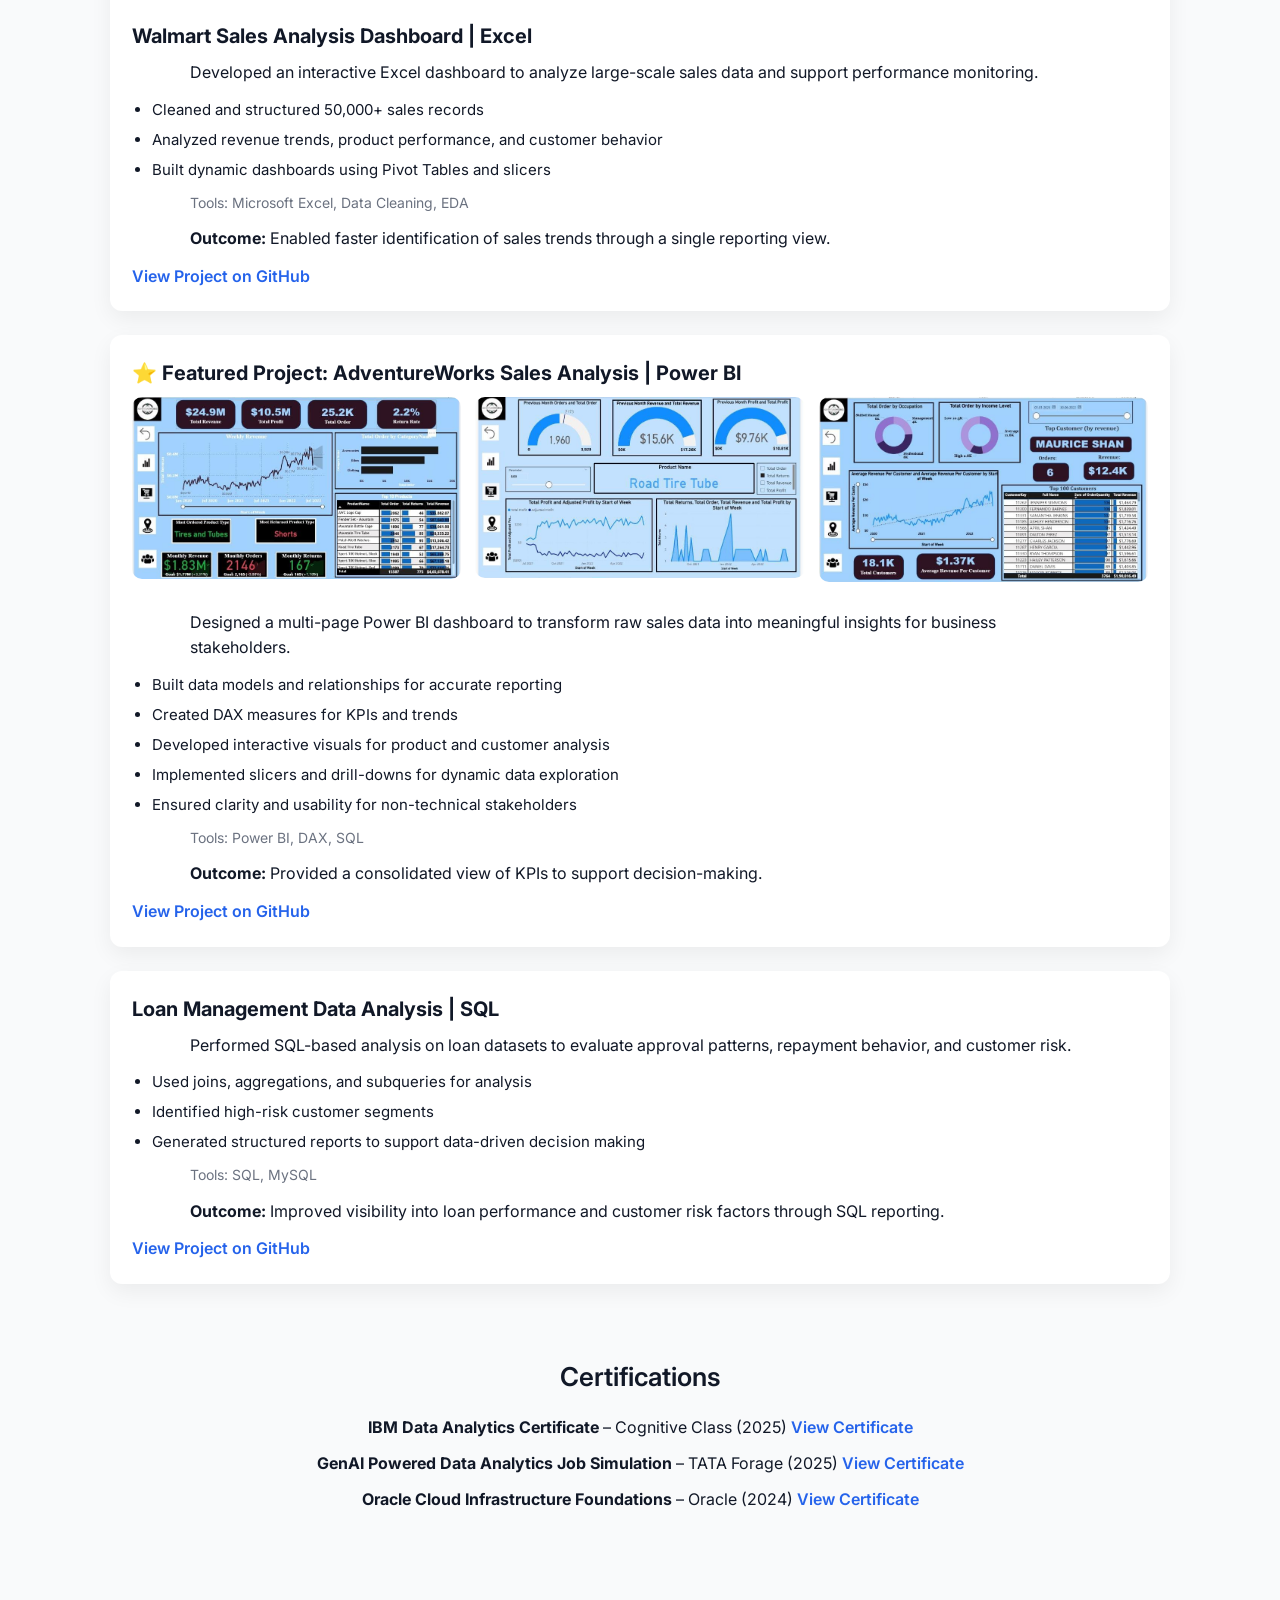
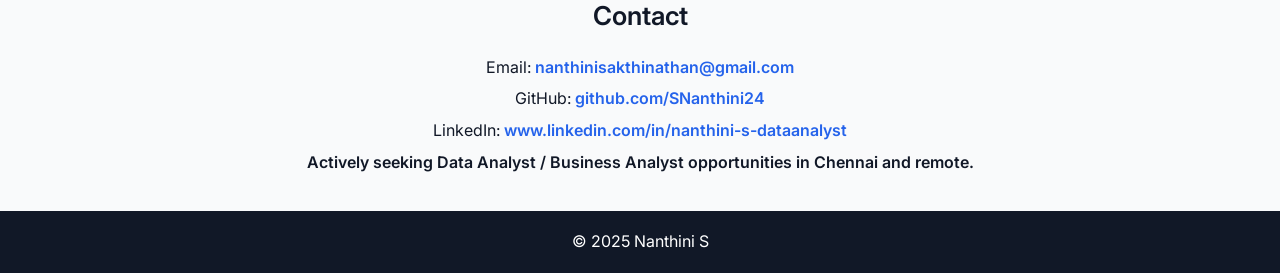
==== commit 14f837c4: "Update index.html" ====
--- a/index.html
+++ b/index.html
@@ -52,28 +52,26 @@
 
 <!-- ================= ABOUT ================= -->
 <section id="about" class="section about">
-  <div class="section-card">
-    <h3>About Me</h3>
-
-    <p>
-      I am a Data Analyst with strong fundamentals in data analysis, reporting, and dashboard
-      development. I work with Excel, SQL, and Power BI to analyze data, identify trends,
-      and present insights in a clear and structured manner.
-    </p>
-
-    <p>
-      Through hands-on projects, I have gained experience in data cleaning, exploratory data
-      analysis (EDA), and building interactive dashboards from raw datasets. I focus on
-      understanding business requirements and translating data into insights that support
-      informed decision-making.
-    </p>
-
-    <p>
-      I am actively seeking entry-level Data Analyst or Business Analyst opportunities where
-      I can contribute to data-driven initiatives while continuing to grow my technical and
-      analytical skills.
-    </p>
-  </div>
+  <h3>About Me</h3>
+
+  <p>
+    I am a Data Analyst with strong fundamentals in data analysis, reporting, and dashboard
+    development. I work with Excel, SQL, and Power BI to analyze data, identify trends,
+    and present insights in a clear and structured manner.
+  </p>
+
+  <p>
+    Through hands-on projects, I have gained experience in data cleaning, exploratory data
+    analysis (EDA), and building interactive dashboards from raw datasets. I focus on
+    understanding business requirements and translating data into insights that support
+    informed decision-making.
+  </p>
+
+  <p>
+    I am actively seeking entry-level Data Analyst or Business Analyst opportunities where
+    I can contribute to data-driven initiatives while continuing to grow my technical and
+    analytical skills.
+  </p>
 </section>
 
 <!-- ================= SKILLS ================= -->
@@ -199,24 +197,22 @@
 
 <!-- ================= CERTIFICATIONS ================= -->
 <section id="certifications" class="section certifications">
-   <div class="section-card">
-    <h3>Certifications</h3>
-
-    <ul class="cert-list">
-      <li>
-        <strong>IBM Data Analytics Certificate</strong> – Cognitive Class (2025)
-        <a href="https://drive.google.com/file/d/1zUXlZXO_n_zoB-RLQMCJO4ZKN1aKsxTL/view?usp=drivesdk" target="_blank">View Certificate</a>
-      </li>
-      <li>
-        <strong>GenAI Powered Data Analytics Job Simulation</strong> – TATA Forage (2025)
-        <a href="https://drive.google.com/file/d/1zLs287UPhbYvr5Yuke2IHyOPvT_s1uNZ/view?usp=drivesdk" target="_blank">View Certificate</a>
-      </li>
-      <li>
-        <strong>Oracle Cloud Infrastructure Foundations</strong> – Oracle (2024)
-        <a href="PASTE_SQL_CERT_LINK_HERE" target="_blank">View Certificate</a>
-      </li>
-    </ul>
-   </div>
+  <h3>Certifications</h3>
+
+  <ul class="cert-list">
+    <li>
+      <strong>IBM Data Analytics Certificate</strong> – Cognitive Class (2025)
+      <a href="https://drive.google.com/file/d/1zUXlZXO_n_zoB-RLQMCJO4ZKN1aKsxTL/view?usp=drivesdk" target="_blank">View Certificate</a>
+    </li>
+    <li>
+      <strong>GenAI Powered Data Analytics Job Simulation</strong> – TATA Forage (2025)
+      <a href="https://drive.google.com/file/d/1zLs287UPhbYvr5Yuke2IHyOPvT_s1uNZ/view?usp=drivesdk" target="_blank">View Certificate</a>
+    </li>
+    <li>
+      <strong>Oracle Cloud Infrastructure Foundations</strong> – Oracle (2024)
+      <a href="PASTE_SQL_CERT_LINK_HERE" target="_blank">View Certificate</a>
+    </li>
+  </ul>
 </section>
 
 <!-- ================= CONTACT ================= -->
@@ -256,3 +252,4 @@
 
 
 
+
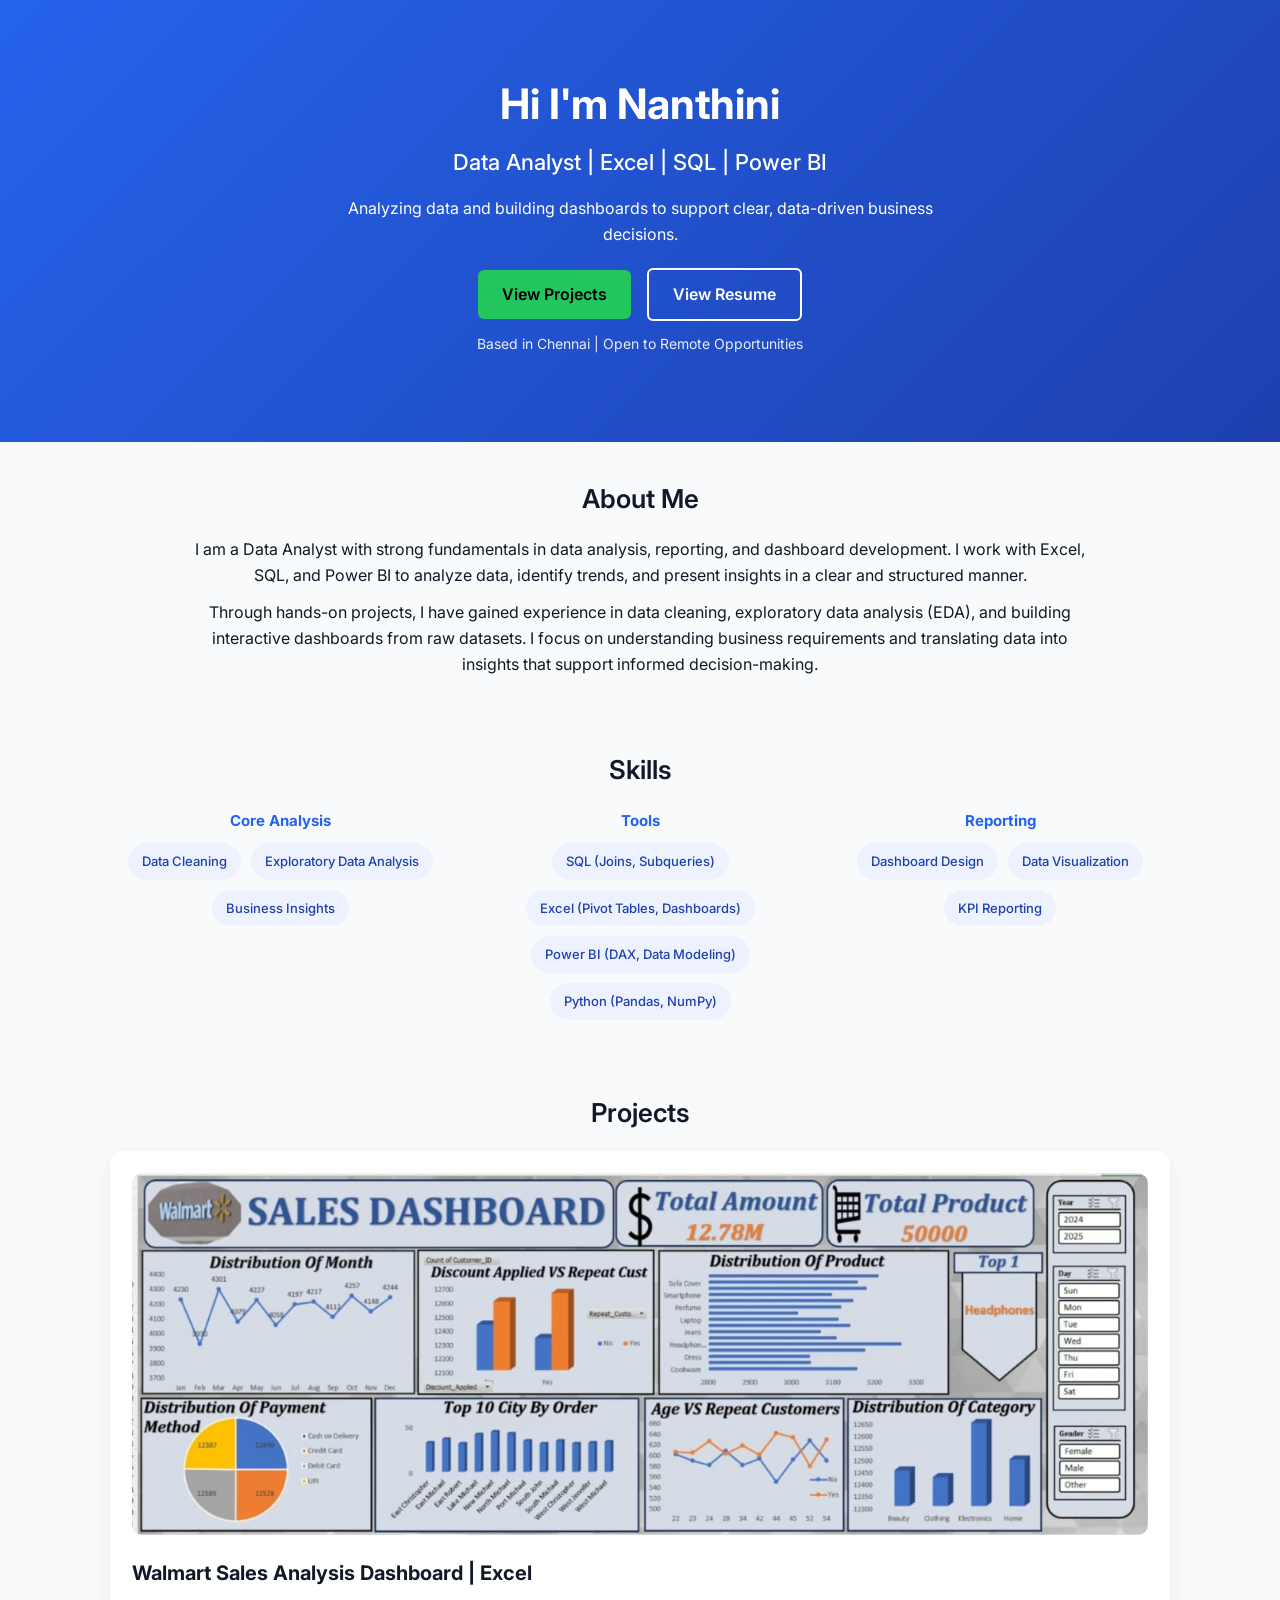
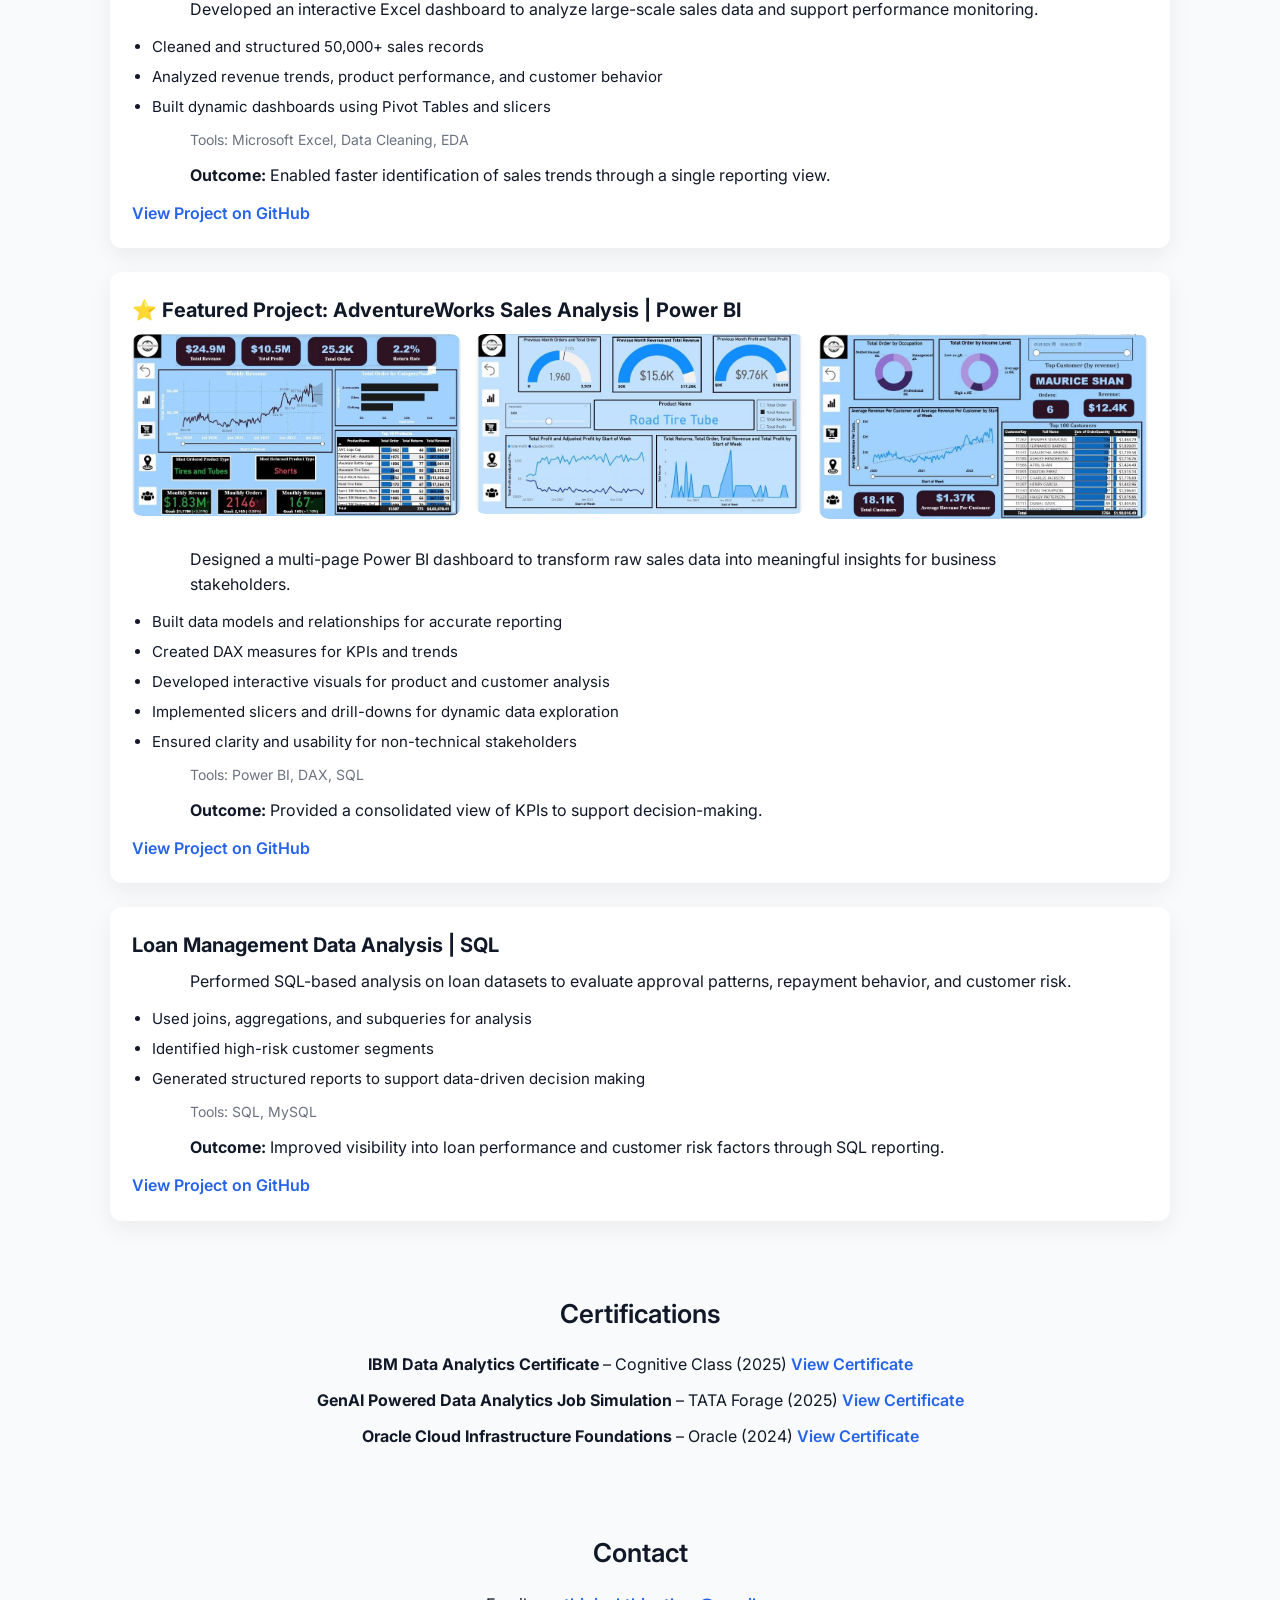
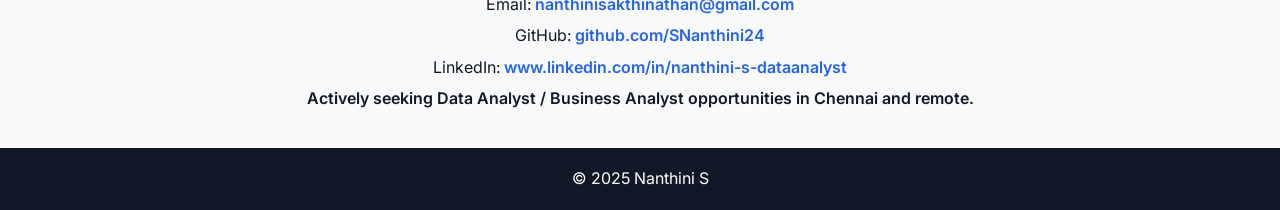
==== commit b15ee4bd: "Update index.html" ====
--- a/index.html
+++ b/index.html
@@ -65,12 +65,6 @@
     analysis (EDA), and building interactive dashboards from raw datasets. I focus on
     understanding business requirements and translating data into insights that support
     informed decision-making.
-  </p>
-
-  <p>
-    I am actively seeking entry-level Data Analyst or Business Analyst opportunities where
-    I can contribute to data-driven initiatives while continuing to grow my technical and
-    analytical skills.
   </p>
 </section>
 
@@ -253,3 +247,4 @@
 
 
 
+
--- a/style.css
+++ b/style.css
@@ -84,15 +84,6 @@
 /* Remove space at section end */
 .section > *:last-child {
   margin-bottom: 0 !important;
-}
-/* =========================
-   SECTION CARD (BOX STYLE)
-========================= */
-.section-card {
-  background: #ffffff;
-  border-radius: 12px;
-  padding: 26px;
-  box-shadow: 0 8px 22px rgba(0, 0, 0, 0.06);
 }
 
 /* =========================
@@ -279,3 +270,4 @@
 }
 
 
+
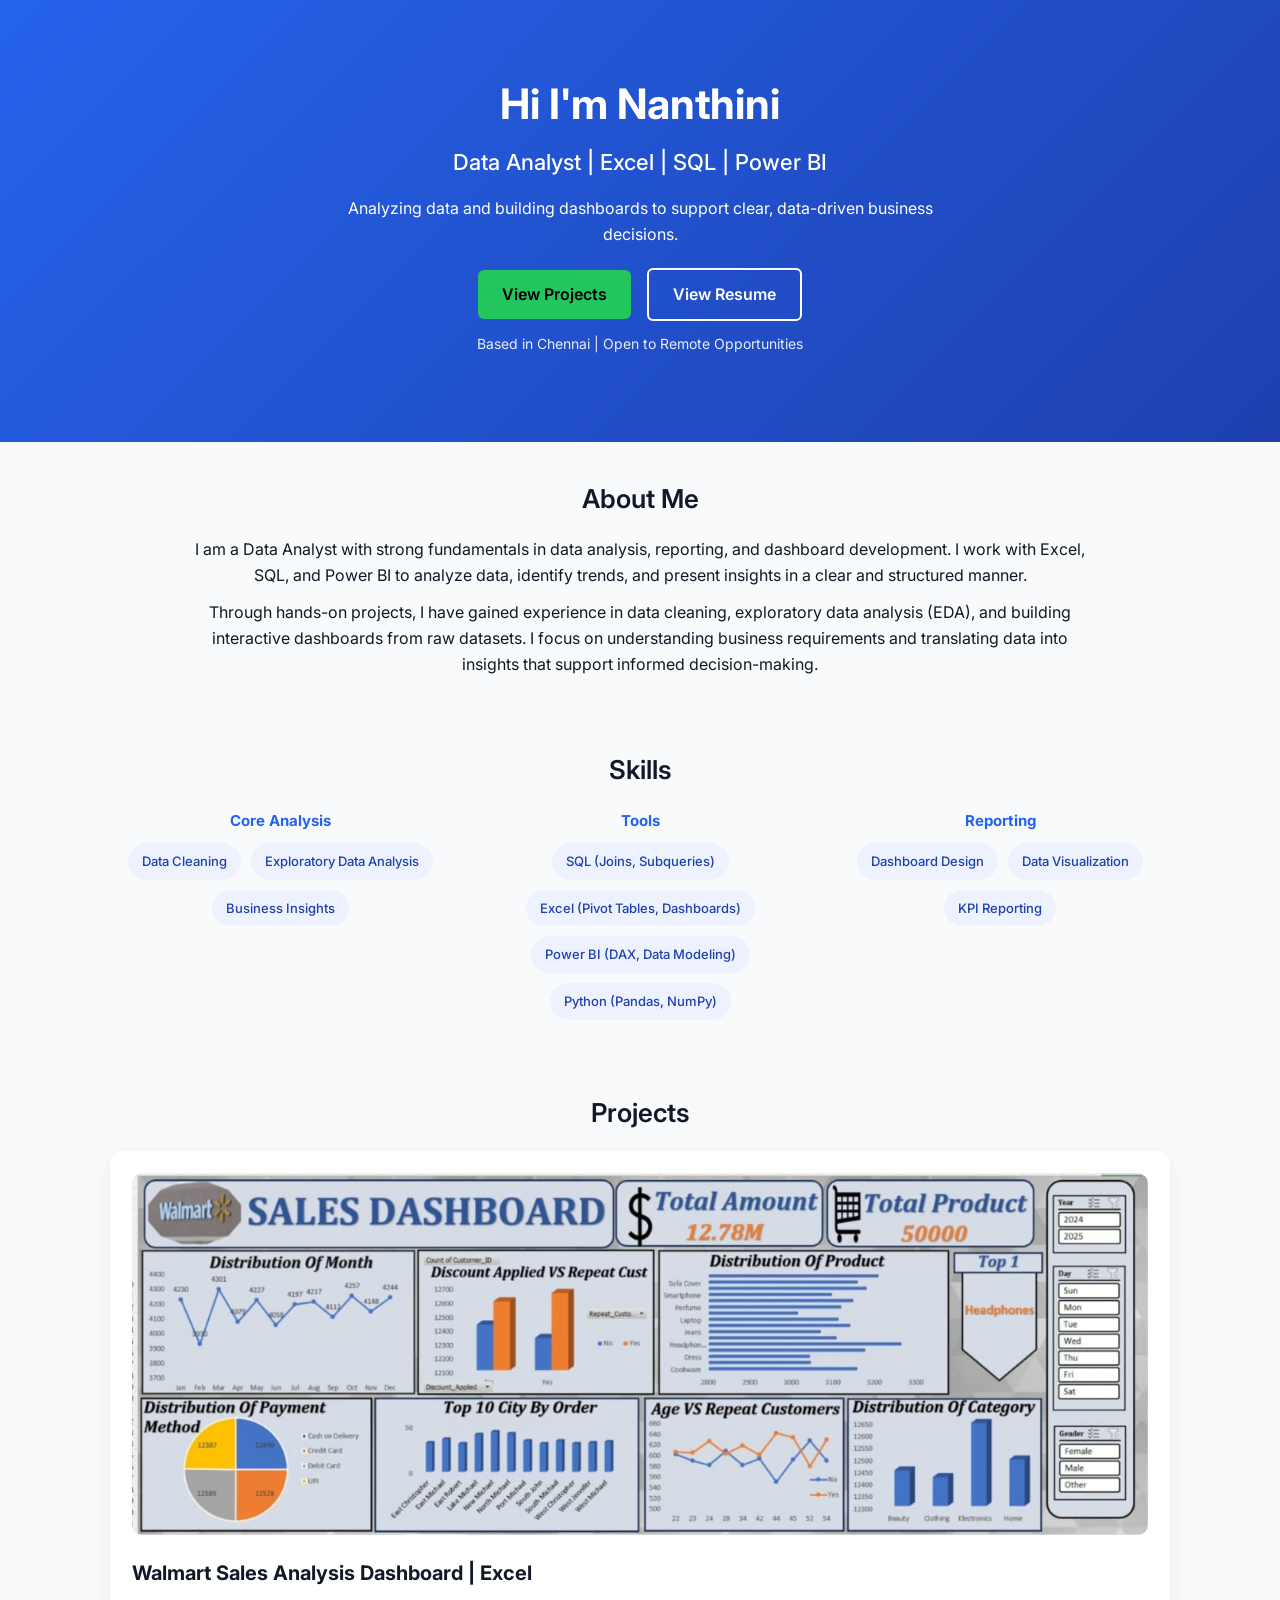
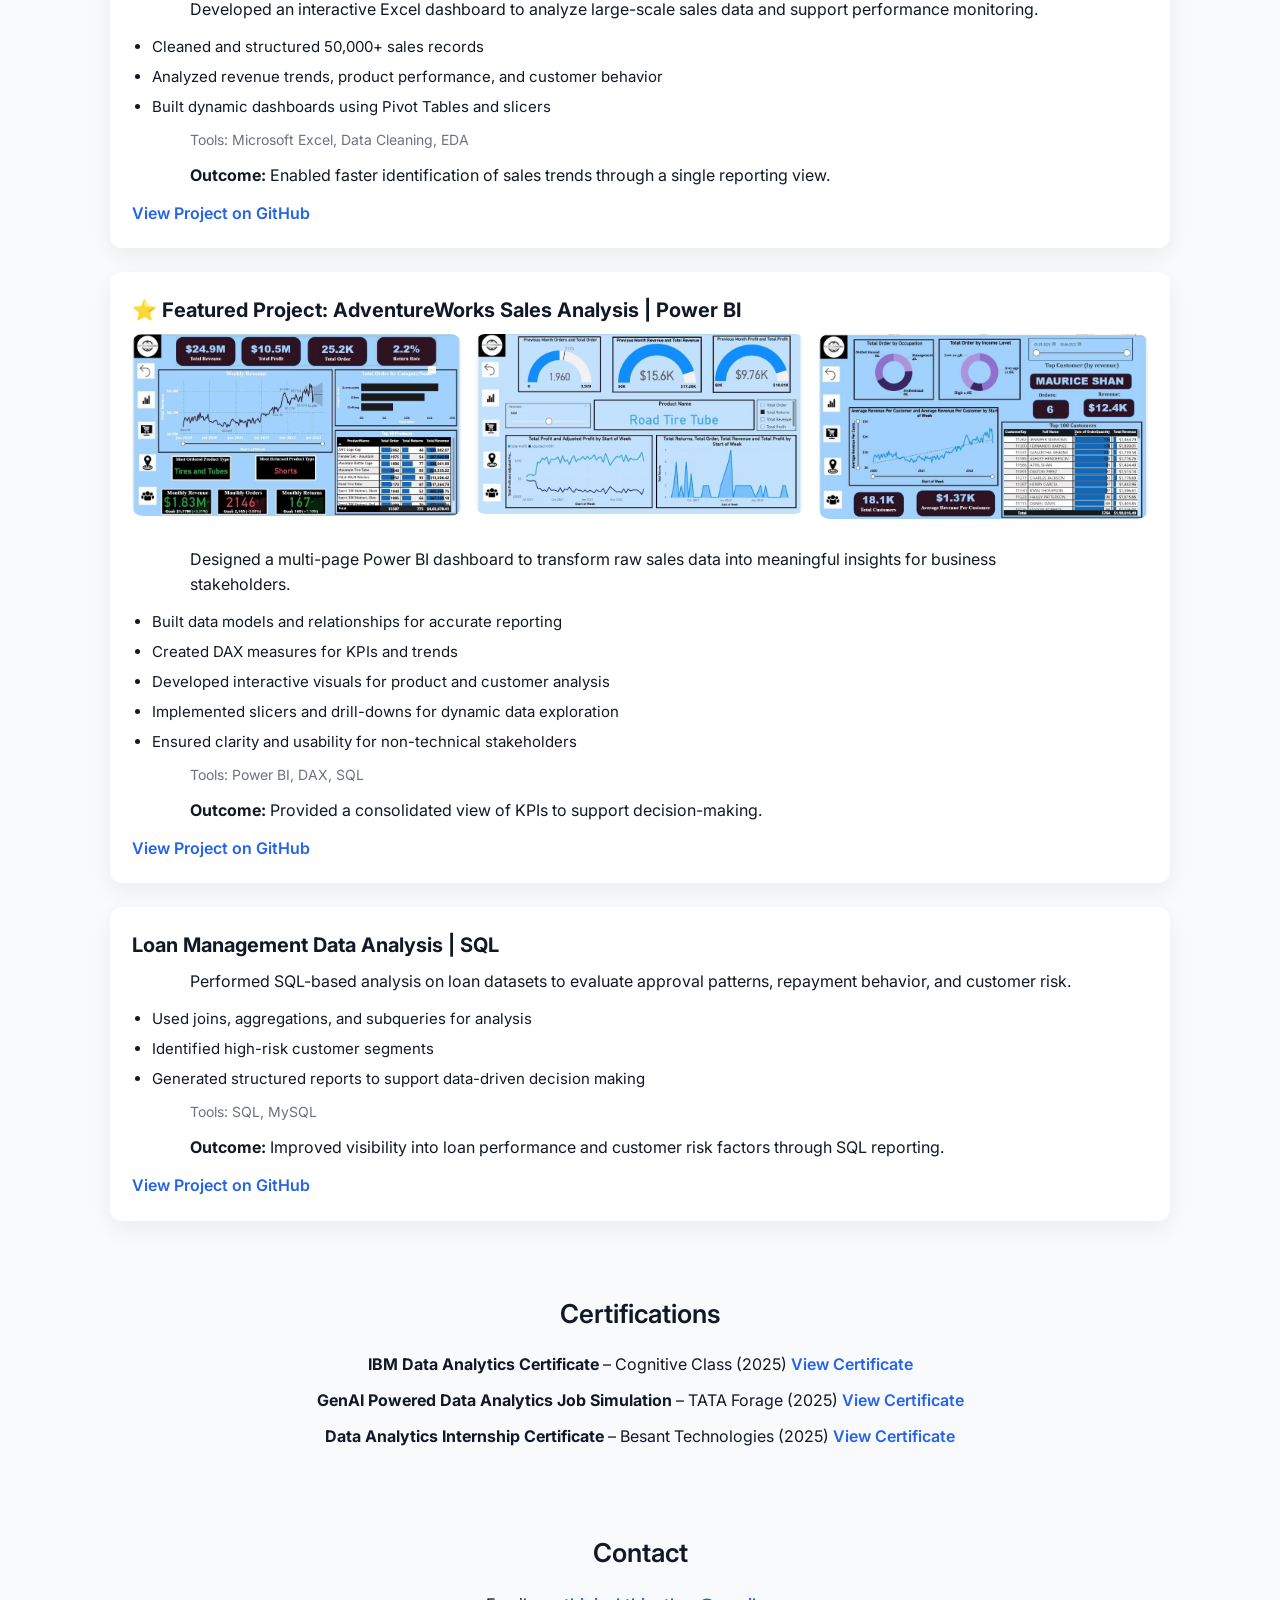
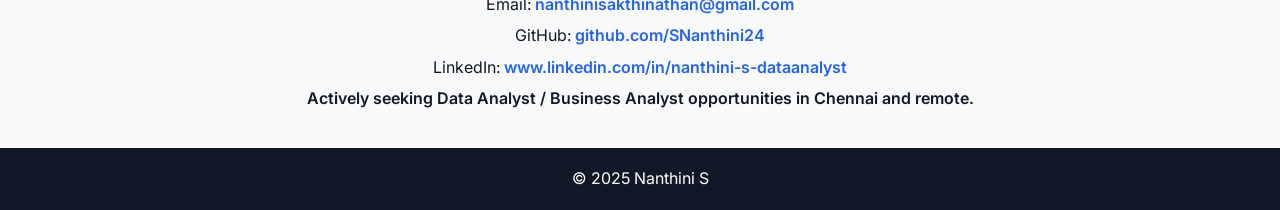
==== commit a40b4689: "Update index.html" ====
--- a/index.html
+++ b/index.html
@@ -203,8 +203,8 @@
       <a href="https://drive.google.com/file/d/1zLs287UPhbYvr5Yuke2IHyOPvT_s1uNZ/view?usp=drivesdk" target="_blank">View Certificate</a>
     </li>
     <li>
-      <strong>Oracle Cloud Infrastructure Foundations</strong> – Oracle (2024)
-      <a href="PASTE_SQL_CERT_LINK_HERE" target="_blank">View Certificate</a>
+      <strong>Data Analytics Internship Certificate</strong> – Besant Technologies (2025)
+      <a href="https://drive.google.com/file/d/1VFrJCQkpt4l9Iff79SH0vKWiGyjQ-RSt/view?usp=drivesdk" target="_blank">View Certificate</a>
     </li>
   </ul>
 </section>
@@ -248,3 +248,4 @@
 
 
 
+
